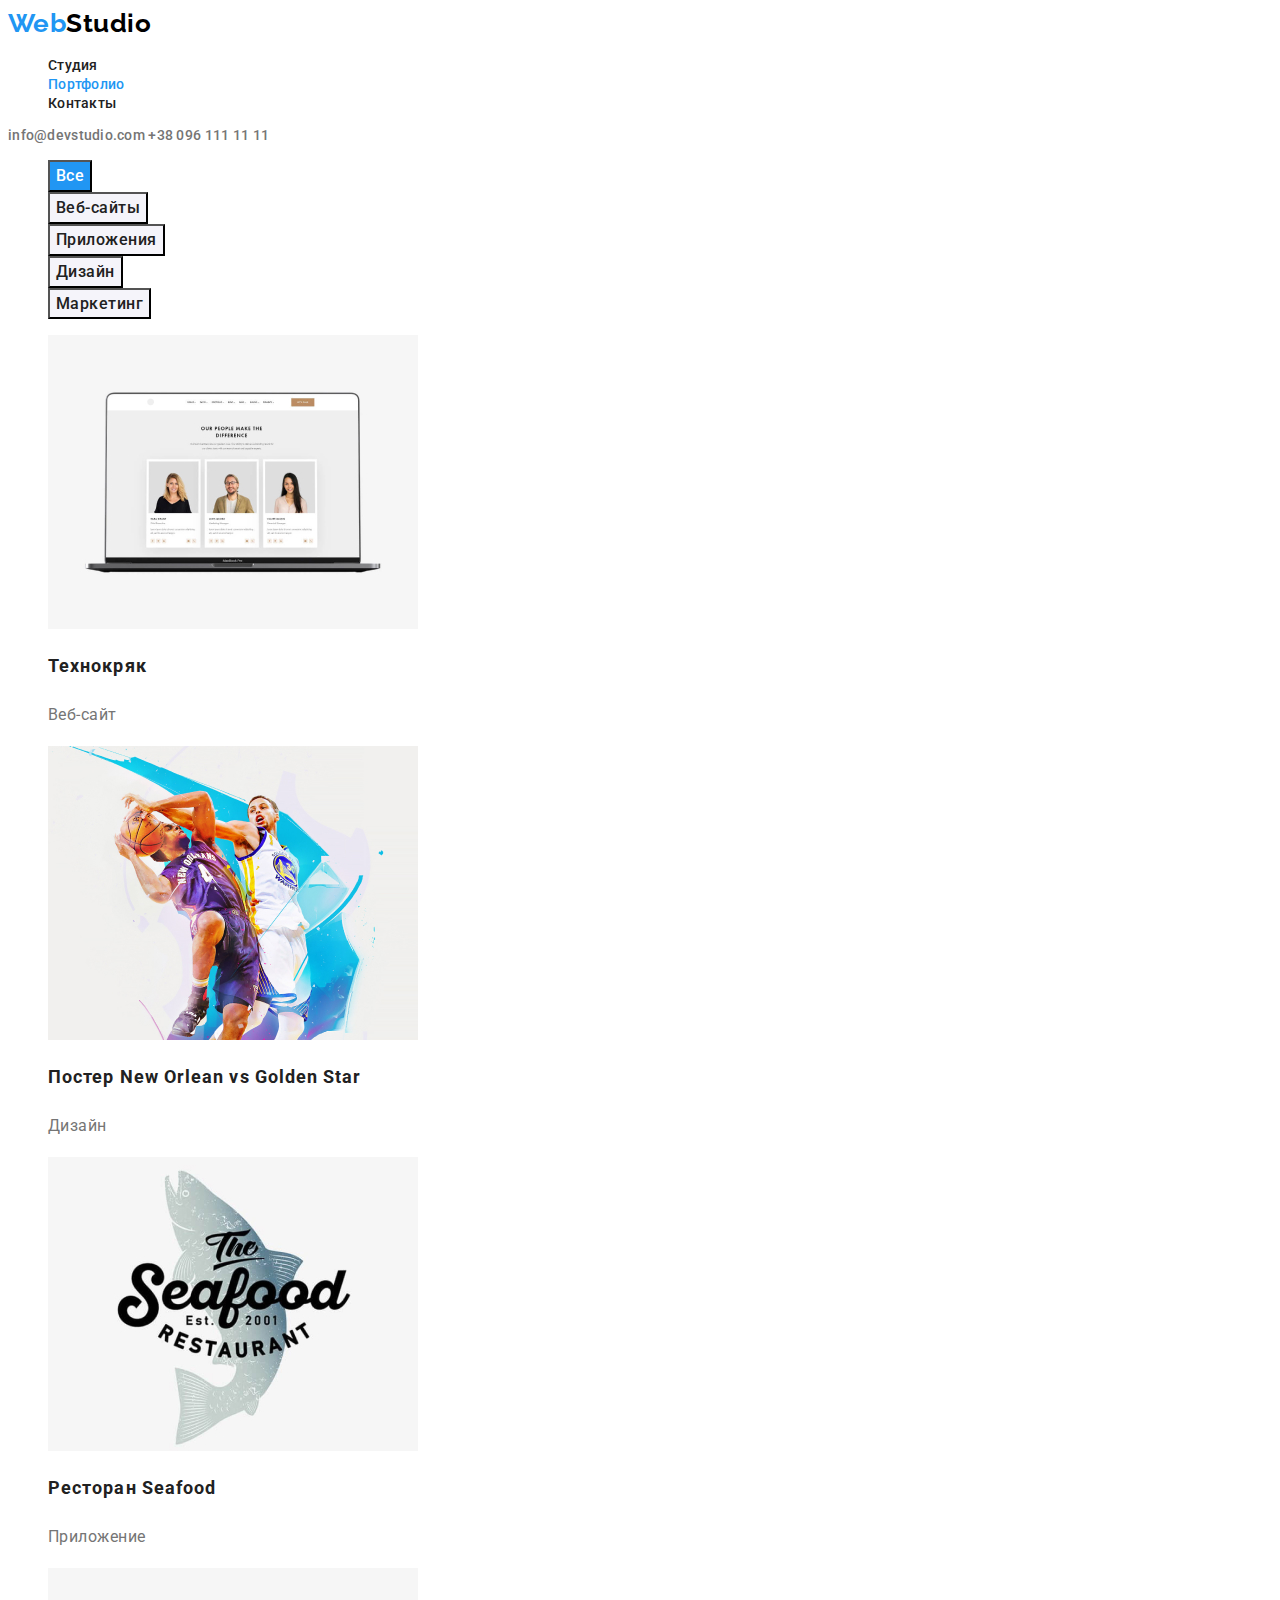
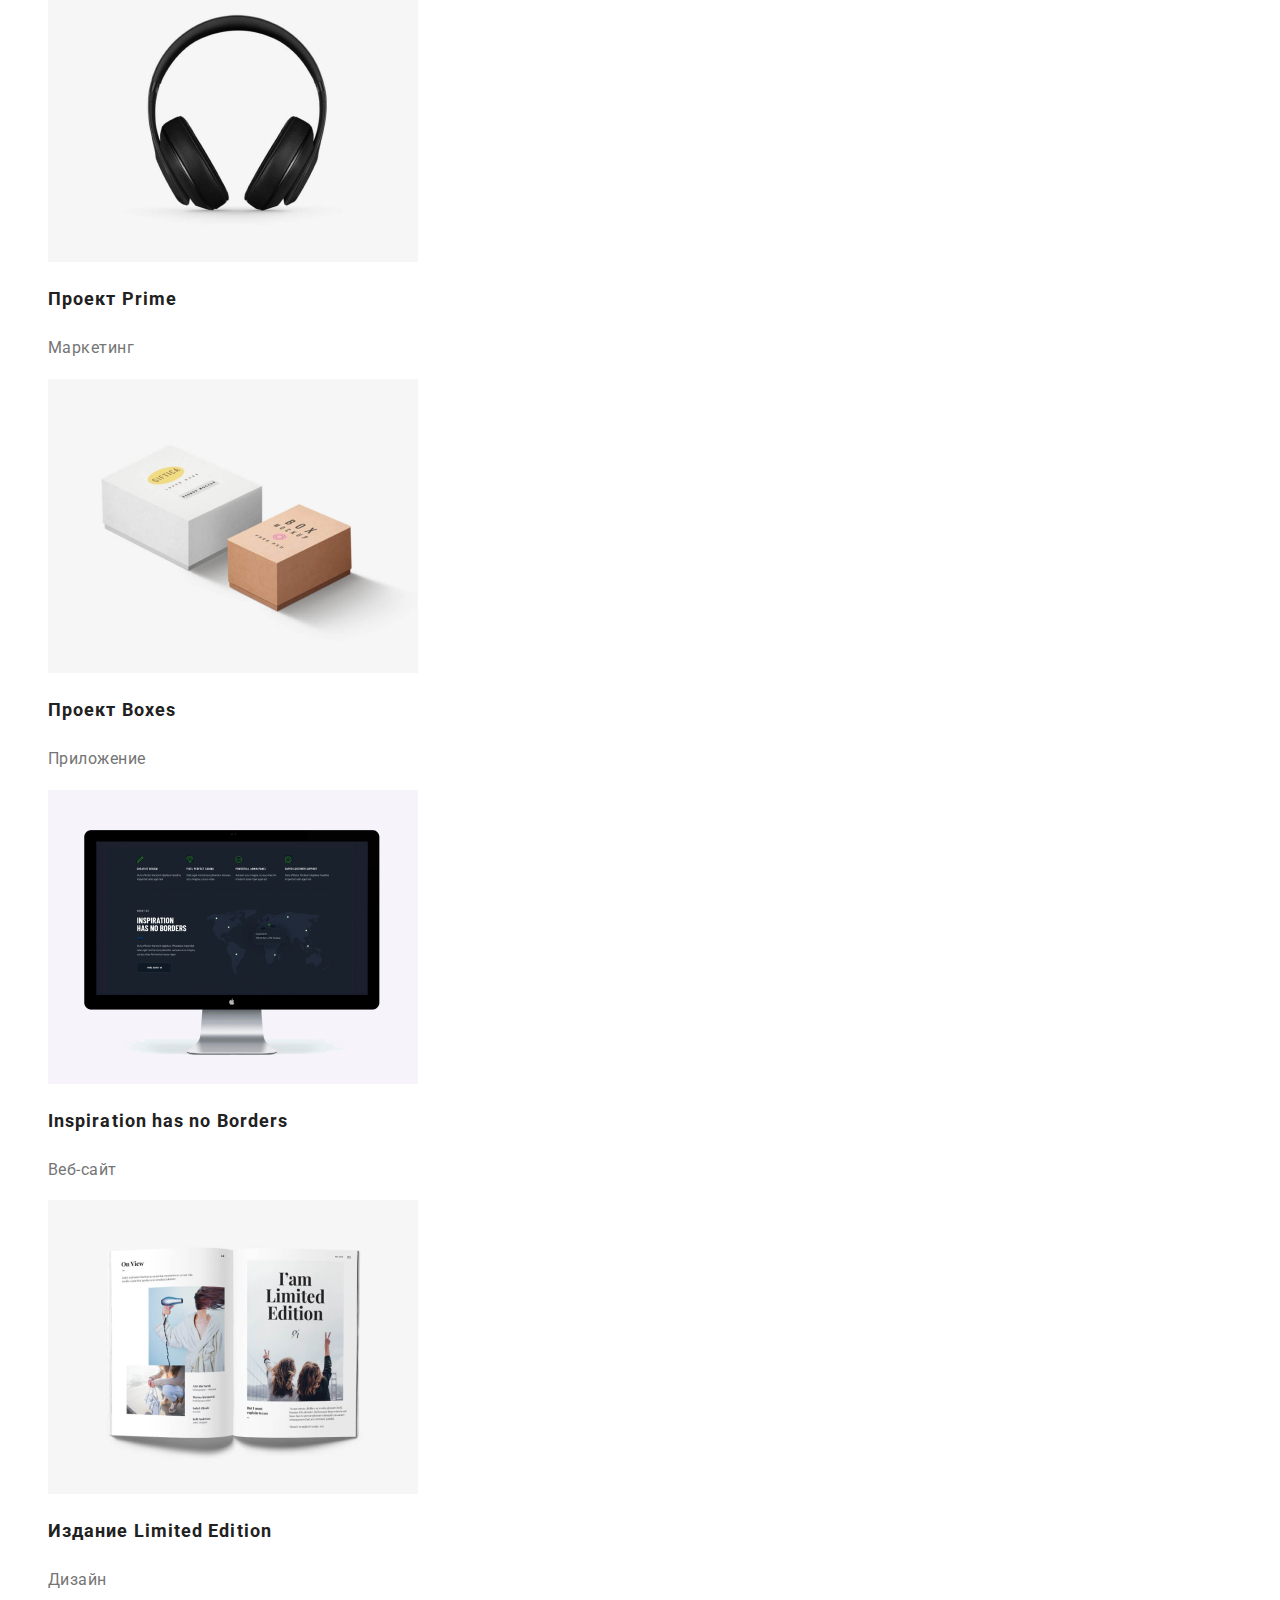
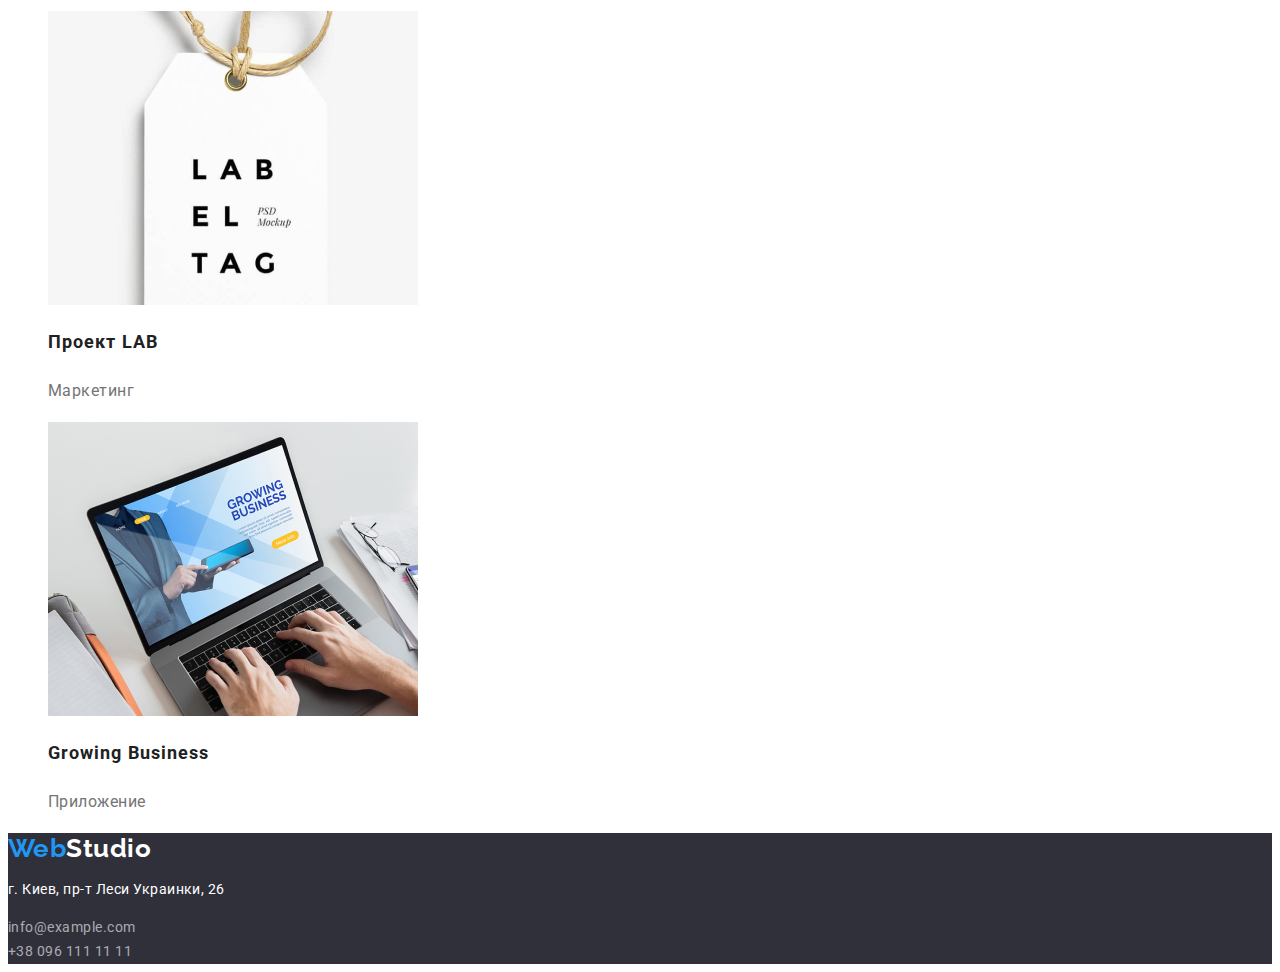
==== portfolio.html @ a015fc7e "Create HW#3" ====
<!DOCTYPE html>
<html lang="ru">
  <head>
    <meta charset="UTF-8" />
    <meta name="viewport" content="width=device-width, initial-scale=1.0" />
    <title lang="en">Web Studio (Version 2.0)</title>
    <link rel="preconnect" href="https://fonts.gstatic.com" />
    <link
      href="https://fonts.googleapis.com/css2?family=Raleway:wght@700&family=Roboto:wght@400;500;700;900&display=swap"
      rel="stylesheet"
    />
    <link rel="stylesheet" href="css/style.css" />
  </head>

  <body>
    <!-- ========== HEADER ========== -->

    <header class="header">
      <nav class="navigation">
        <a class="logo" href="index.html"
          ><span class="logo-segment">Web</span>Studio</a
        >
        <ul class="navigation-list">
          <li class="navigation-list-item">
            <a class="navigation-link" href="index.html">Студия</a>
          </li>
          <li class="navigation-list-item">
            <a class="navigation-link current" href="portfolio.html"
              >Портфолио</a
            >
          </li>
          <li class="navigation-list-item">
            <a class="navigation-link" href="">Контакты</a>
          </li>
        </ul>
      </nav>
      <address class="header-address">
        <a class="header-address-contact" href="mailto:info@devstudio.com"
          >info@devstudio.com</a
        >
        <a class="header-address-contact" href="tel:+380961111111"
          >+38 096 111 11 11</a
        >
      </address>
    </header>

    <main>
      <!-- ========== PORTFOLIO ========== -->

      <section class="portfolio">
        <h1 class="visually-hidden">Портфолио</h1>

        <!-- ========== NAVIGATION ========== -->

        <ul class="portfolio-nav">
          <li>
            <button class="portfolio-nav-button current" type="button">
              Все
            </button>
          </li>
          <li>
            <button class="portfolio-nav-button" type="button">
              Веб-сайты
            </button>
          </li>
          <li>
            <button class="portfolio-nav-button" type="button">
              Приложения
            </button>
          </li>
          <li>
            <button class="portfolio-nav-button" type="button">Дизайн</button>
          </li>
          <li>
            <button class="portfolio-nav-button" type="button">
              Маркетинг
            </button>
          </li>
        </ul>

        <!-- ========== PORTFOLIO MAIN LIST ========== -->

        <ul class="portfolio-main">
          <li class="portfolio-main-item">
            <img
              class="portfolio-main-img"
              src="images/portfolio/img.jpg"
              alt=""
              width="370"
              height="294"
            />
            <h2 class="portfolio-main-title">Технокряк</h2>
            <p class="portfolio-main-text">Веб-сайт</p>
          </li>
          <li class="portfolio-main-item">
            <img
              class="portfolio-main-img"
              src="images/portfolio/img-1.jpg"
              alt=""
              width="370"
              height="294"
            />
            <h2 class="portfolio-main-title" lang="en">
              Постер <span lang="en">New Orlean vs Golden Star</span>
            </h2>
            <p class="portfolio-main-text">Дизайн</p>
          </li>
          <li class="portfolio-main-item">
            <img
              class="portfolio-main-img"
              src="images/portfolio/img-2.jpg"
              alt=""
              width="370"
              height="294"
            />
            <h2 class="portfolio-main-title">
              Ресторан <span lang="en">Seafood</span>
            </h2>
            <p class="portfolio-main-text">Приложение</p>
          </li>
          <li class="portfolio-main-item">
            <img
              class="portfolio-main-img"
              src="images/portfolio/img-3.jpg"
              alt=""
              width="370"
              height="294"
            />
            <h2 class="portfolio-main-title">
              Проект <span lang="en">Prime</span>
            </h2>
            <p class="portfolio-main-text">Маркетинг</p>
          </li>
          <li class="portfolio-main-item">
            <img
              class="portfolio-main-img"
              src="images/portfolio/img-4.jpg"
              alt=""
              width="370"
              height="294"
            />
            <h2 class="portfolio-main-title">
              Проект <span lang="en">Boxes</span>
            </h2>
            <p class="portfolio-main-text">Приложение</p>
          </li>
          <li class="portfolio-main-item">
            <img
              class="portfolio-main-img"
              src="images/portfolio/img-5.jpg"
              alt=""
              width="370"
              height="294"
            />
            <h2 class="portfolio-main-title" lang="en">
              Inspiration has no Borders
            </h2>
            <p class="portfolio-main-text">Веб-сайт</p>
          </li>
          <li class="portfolio-main-item">
            <img
              class="portfolio-main-img"
              src="images/portfolio/img-6.jpg"
              alt=""
              width="370"
              height="294"
            />
            <h2 class="portfolio-main-title">
              Издание <span lang="en">Limited Edition</span>
            </h2>
            <p class="portfolio-main-text">Дизайн</p>
          </li>
          <li class="portfolio-main-item">
            <img
              class="portfolio-main-img"
              src="images/portfolio/img-7.jpg"
              alt=""
              width="370"
              height="294"
            />
            <h2 class="portfolio-main-title">
              Проект <span lang="en">LAB</span>
            </h2>
            <p class="portfolio-main-text">Маркетинг</p>
          </li>
          <li class="portfolio-main-item">
            <img
              class="portfolio-main-img"
              src="images/portfolio/img-8.jpg"
              alt=""
              width="370"
              height="294"
            />
            <h2 class="portfolio-main-title" lang="en">Growing Business</h2>
            <p class="portfolio-main-text">Приложение</p>
          </li>
        </ul>
      </section>
    </main>

    <!-- ========== FOOTER ========== -->

    <footer class="footer">
      <a class="footer-logo" href="index.html"
        ><span class="logo-segment">Web</span>Studio</a
      >
      <address class="footer-address">
        <p class="footer-address-text">г. Киев, пр-т Леси Украинки, 26</p>
        <a class="footer-address-contact" href="mailto:info@example.com"
          >info@example.com</a
        >
        <br />
        <a class="footer-address-contact" href="tel:+380961111111"
          >+38 096 111 11 11</a
        >
      </address>
    </footer>
  </body>
</html>
---- css/style.css ----
/* Палитра:

primary-text-color: #757575
title-text-color: #212121
accent-color: #2196F3
white-text-color: #ffffff
hero-background-color: #2F303A
section-background-color: #F5F4FA
primary-background-color:#ffffff

*/
:root {
  --title-text-color: #212121;
  --primary-text-color: #757575;
  --white-text-color: #ffffff;
  --accent-color: #2196f3;
  --hero-background-color: #2f303a;
  --footer-background-color: #2f303a;
  --primary-background-color: #ffffff;
  --secondary-background-color: #f5f4fa;
}

/* ========== UTILITIES ========== */
.visually-hidden {
  position: absolute;
  width: 1px;
  height: 1px;
  margin: -1px;
  border: 0;
  padding: 0;
  white-space: nowrap;
  clip-path: inset(100%);
  clip: rect(0 0 0 0);
  overflow: hidden;
}
/* ========== END UTILITIES ========== */

/* ========== BODY ========== */
body {
  font-family: 'Roboto', sans-serif;
  font-weight: 400;
  letter-spacing: 0.03em;
  background-color: var(--primary-background-color);
}
a {
  text-decoration: none;
}
ul {
  list-style: none;
}
/* ========== END BODY ========== */

/* ========== HEADER ========== */
.logo,
.footer-logo {
  font-family: 'Raleway', sans-serif;
  font-weight: 700;
  font-size: 26px;
  line-height: 1.19;
  color: #000;
}
.logo-segment,
.navigation-link.current {
  color: var(--accent-color);
}
.navigation-link,
.header-address {
  font-weight: 500;
  font-size: 14px;
  line-height: 1.14;
  letter-spacing: 0.02em;
  color: var(--title-text-color);
}
.header-address-contact {
  font-style: normal;
  color: var(--primary-text-color);
}
.navigation-link:hover,
.navigation-link:focus,
.header-address-contact:hover,
.header-address-contact:focus {
  color: var(--accent-color);
}
/* ========== END HEADER ========== */

/* ========== HERO ========== */
.hero {
  background-color: var(--hero-background-color);
}
.hero-title,
.hero-button {
  font-weight: 900;
  font-size: 44px;
  line-height: 1.36;
  text-align: center;
  letter-spacing: 0.06em;
  text-transform: uppercase;
  color: var(--white-text-color);
}
.hero-button {
  font-family: 'Roboto', sans-serif;
  font-weight: 700;
  font-size: 16px;
  line-height: 1.87;
  text-transform: none;
  background-color: var(--accent-color);
}
/* ========== END HERO ========== */

/* ========== FEATURES ========== */
.features-list-title {
  font-weight: 700;
  font-size: 14px;
  line-height: 1.14;
  text-transform: uppercase;
  color: var(--title-text-color);
}
.features-list-text {
  font-size: 14px;
  line-height: 1.71;
  color: var(--primary-text-color);
}
/* ========== END FEATURES ========== */

/* ========== SERVICES ========== */
.services-title,
.team-title {
  font-weight: 700;
  font-size: 36px;
  line-height: 1.16;
  text-align: center;
  color: var(--title-text-color);
}

/* ========== END SERVICES ========== */

/* ========== TEAM ========== */
.team {
  background-color: var(--secondary-background-color);
}
.team-name-title,
.team-profession {
  font-weight: 500;
  font-size: 16px;
  line-height: 1.18;
  text-align: center;
  color: var(--title-text-color);
}
.team-profession {
  font-weight: 400;
  color: var(--primary-text-color);
}

/* ========== END TEAM ========== */

/* ========== FOOTER ========== */
.footer {
  background-color: var(--footer-background-color);
}
.footer-logo {
  color: #fff;
}
.footer-address-text,
.footer-address-contact {
  font-style: normal;
  font-size: 14px;
  line-height: 1.71;
  color: var(--primary-background-color);
}
.footer-address-contact {
  color: rgba(255, 255, 255, 0.6);
}

/* ========== END FOOTER ========== */

/* ********** PORTFOLIO ********** */
.portfolio-nav-button {
  font-family: 'Roboto', sans-serif;
  font-style: normal;
  font-weight: 500;
  font-size: 16px;
  line-height: 1.62;
  text-align: center;
  letter-spacing: 0.03em;
  color: var(--title-text-color);
  background-color: var(--secondary-background-color);
}
.portfolio-nav-button.current,
.portfolio-nav-button:hover,
.portfolio-nav-button:focus {
  background-color: var(--accent-color);
  color: var(--white-text-color);
}
.portfolio-main-title {
  font-weight: 700;
  font-size: 18px;
  line-height: 2;
  letter-spacing: 0.06em;
  color: var(--title-text-color);
}
.portfolio-main-text {
  font-size: 16px;
  line-height: 1.87;
  color: var(--primary-text-color);
}
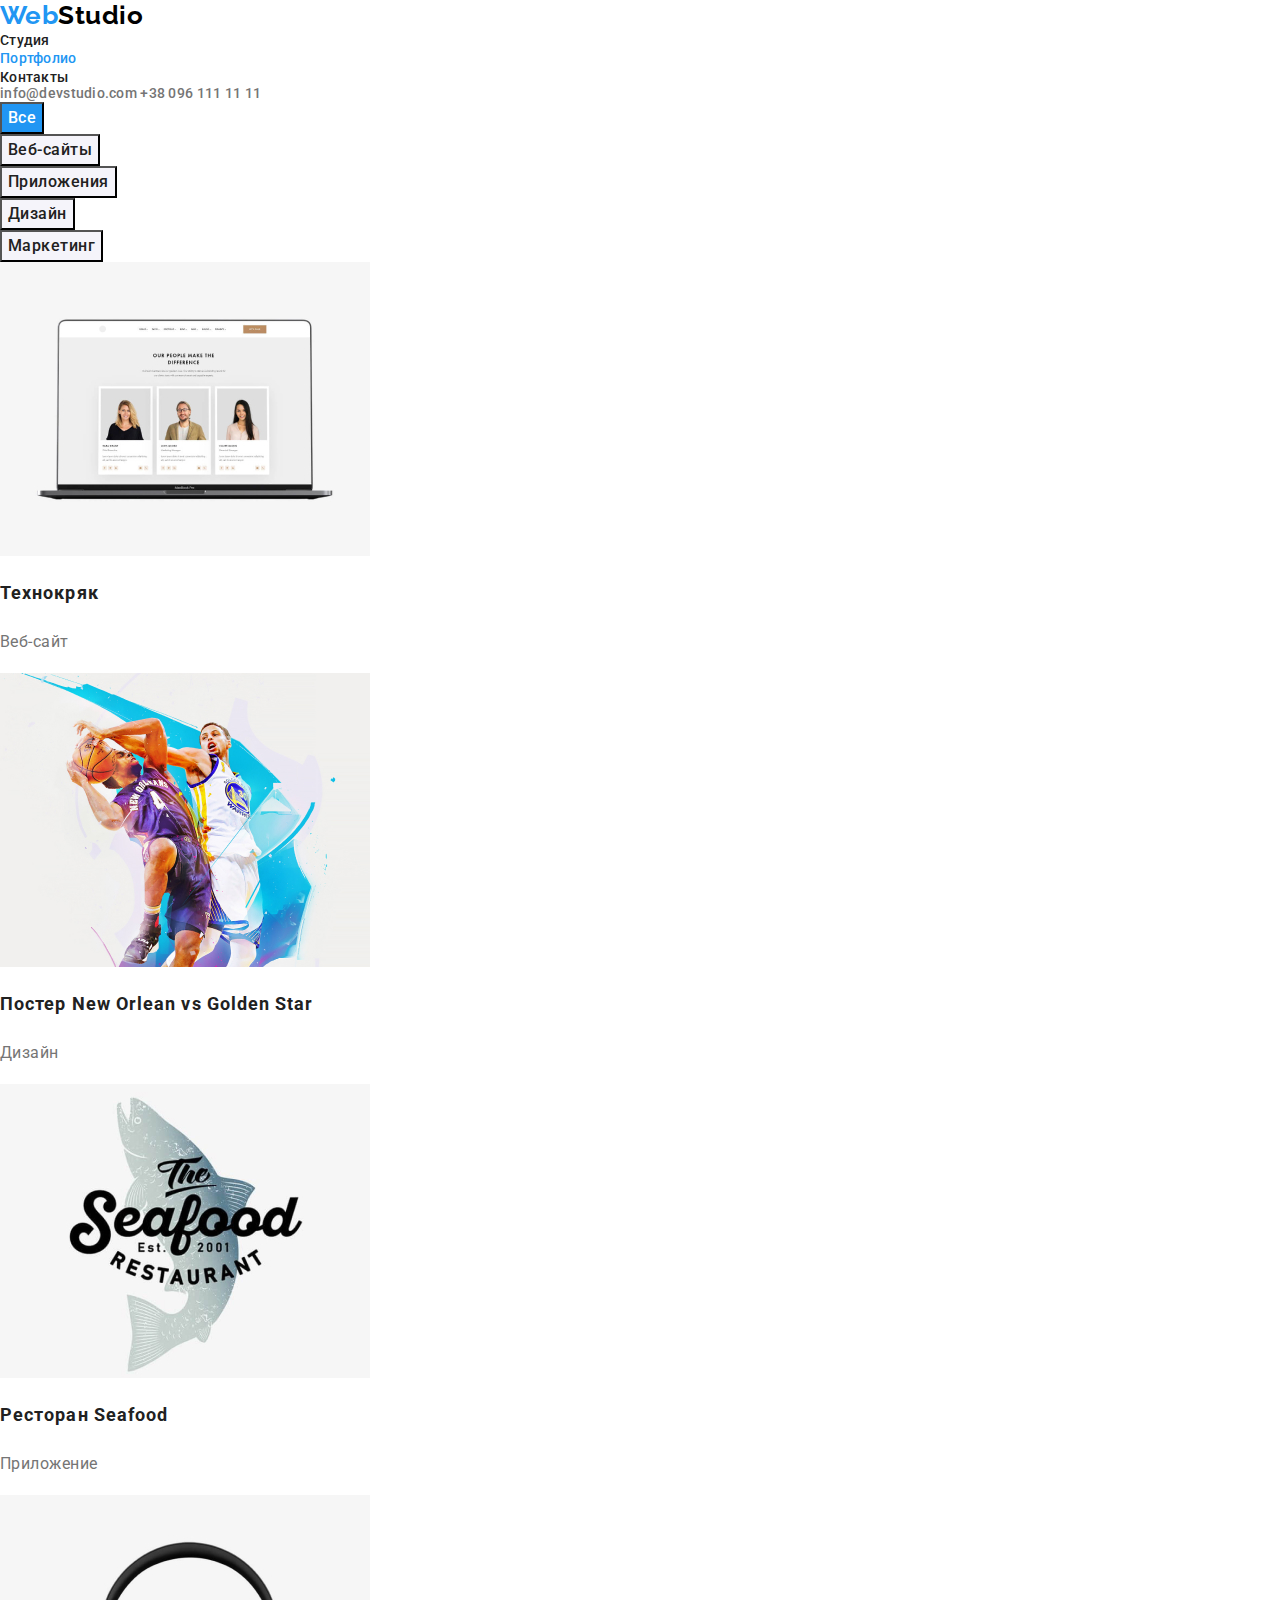
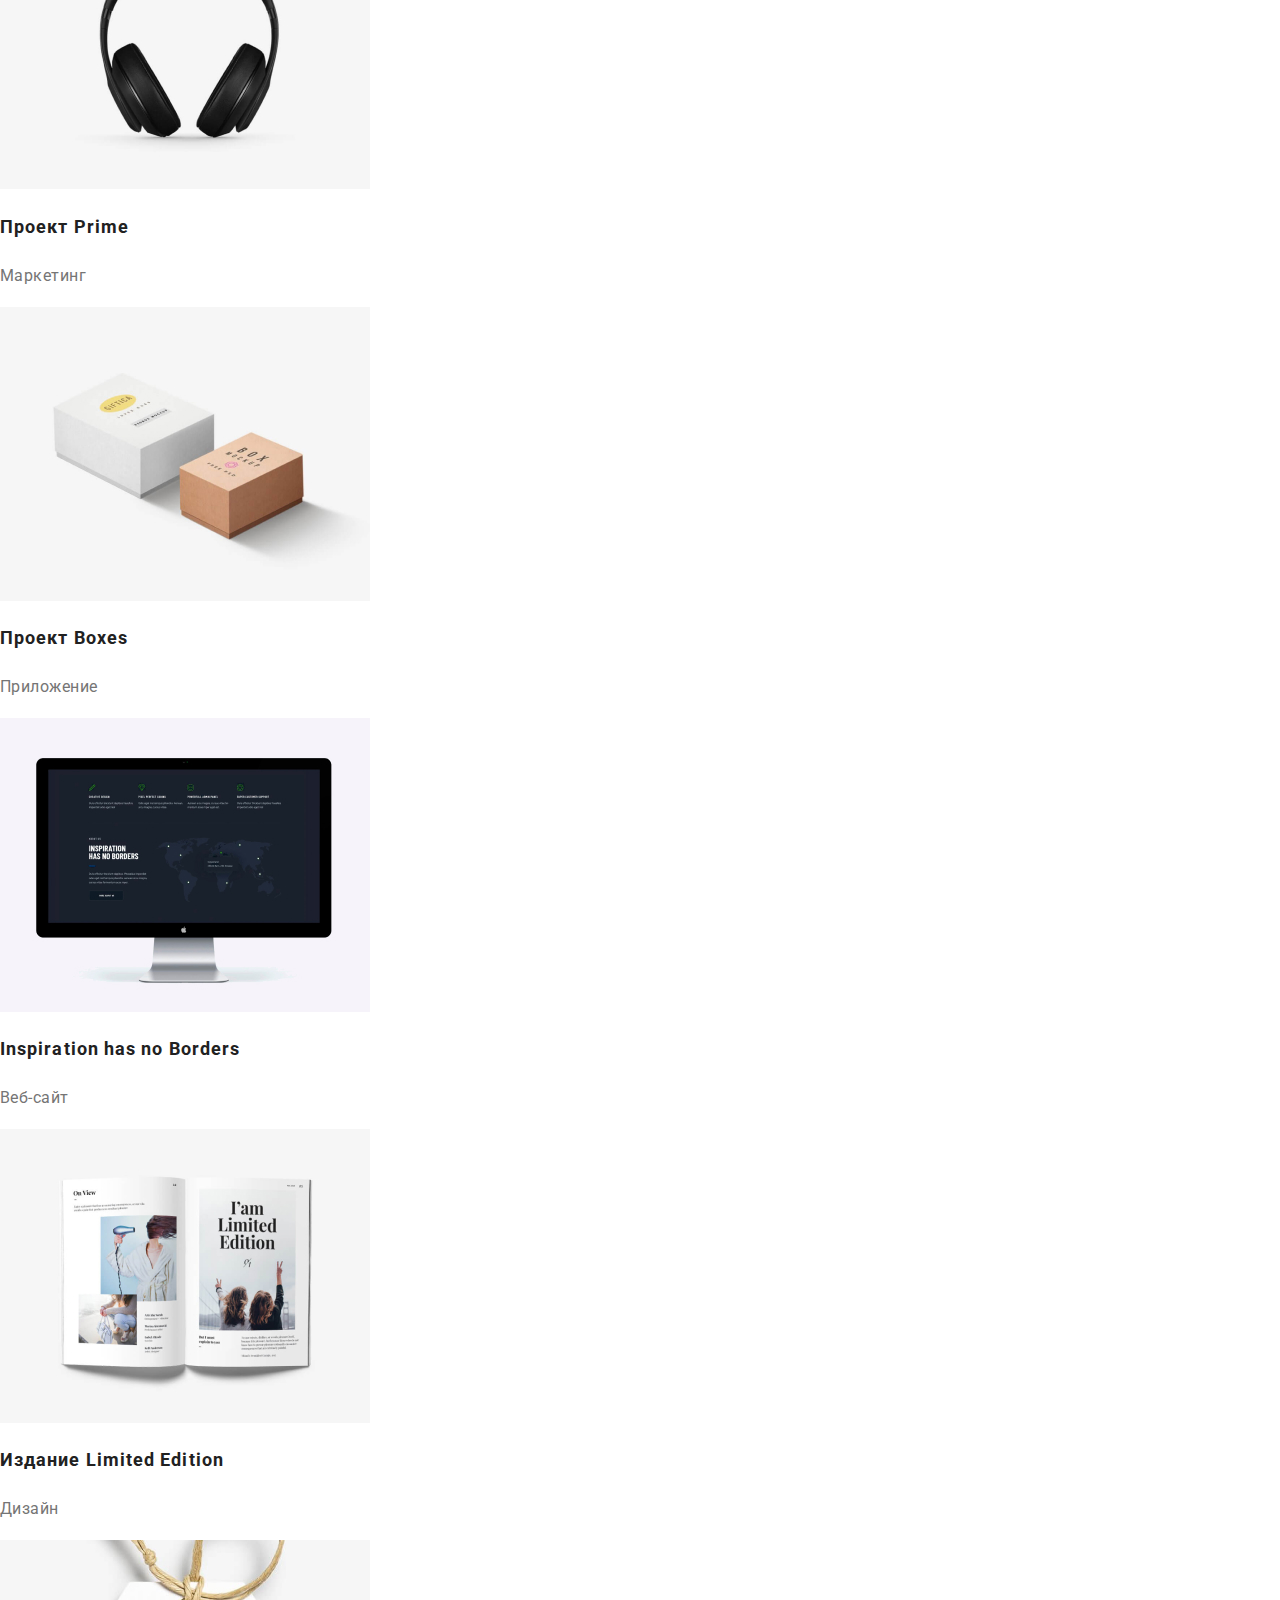
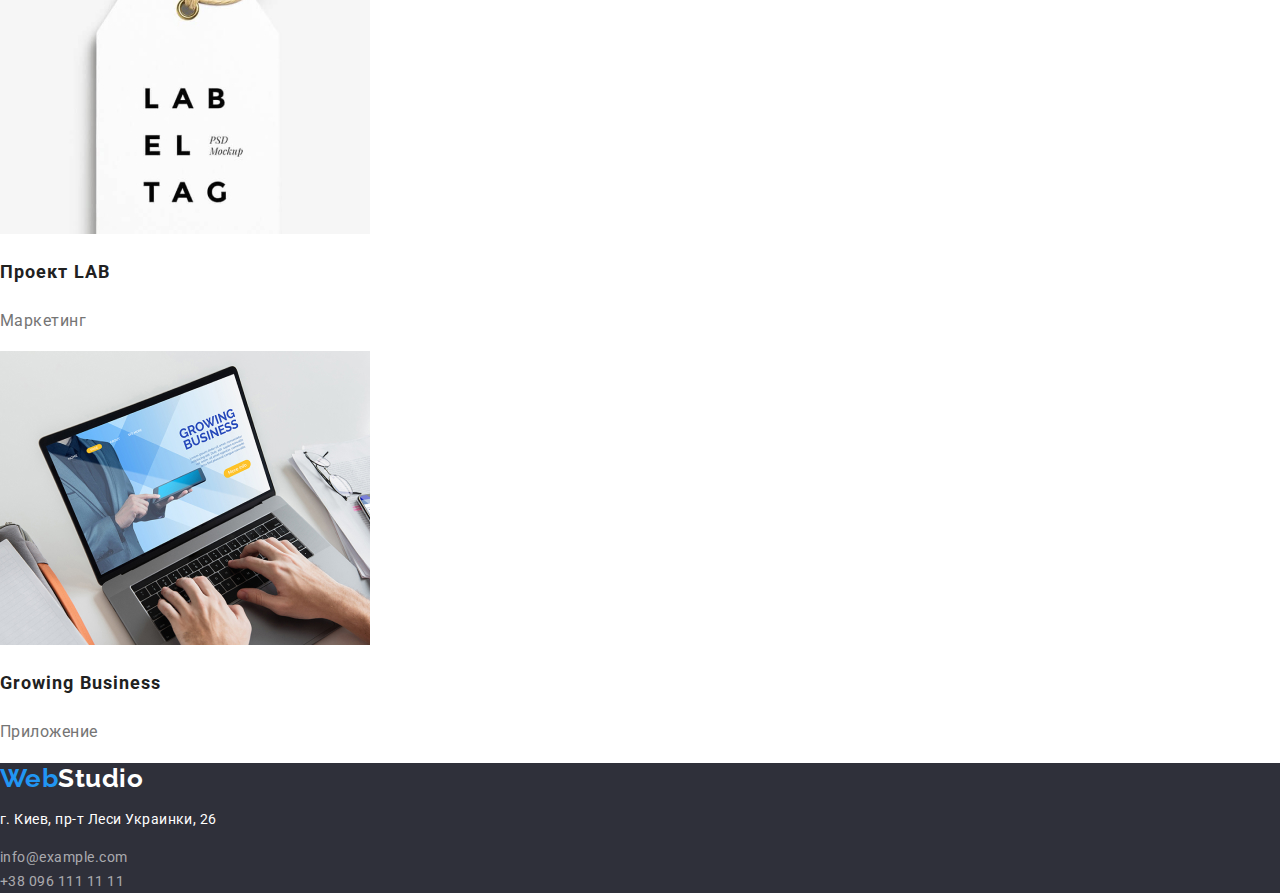
==== commit 9aacacb8: "Добавлены вертикальные отступы на главную" ====
--- a/portfolio.html
+++ b/portfolio.html
@@ -9,6 +9,10 @@
       href="https://fonts.googleapis.com/css2?family=Raleway:wght@700&family=Roboto:wght@400;500;700;900&display=swap"
       rel="stylesheet"
     />
+    <link
+      rel="stylesheet"
+      href="https://cdnjs.cloudflare.com/ajax/libs/modern-normalize/1.0.0/modern-normalize.min.css"
+    />
     <link rel="stylesheet" href="css/style.css" />
   </head>
 
--- a/css/style.css
+++ b/css/style.css
@@ -20,7 +20,7 @@
   --secondary-background-color: #f5f4fa;
 }
 
-/* ========== UTILITIES ========== */
+/* ========== UTILITIES========== */
 .visually-hidden {
   position: absolute;
   width: 1px;
@@ -33,6 +33,16 @@
   clip: rect(0 0 0 0);
   overflow: hidden;
 }
+.container {
+  width: 1200px;
+  margin: 0 auto;
+  padding: 0 15px;
+  outline: 2px solid red;
+}
+/* .no-padding {
+  padding-top: 0;
+  padding-bottom: 0;
+} */
 /* ========== END UTILITIES ========== */
 
 /* ========== BODY ========== */
@@ -47,10 +57,15 @@
 }
 ul {
   list-style: none;
+  padding: 0;
+  margin: 0;
 }
 /* ========== END BODY ========== */
 
 /* ========== HEADER ========== */
+.header {
+  background-color: var(--primary-background-color);
+}
 .logo,
 .footer-logo {
   font-family: 'Raleway', sans-serif;
@@ -85,30 +100,43 @@
 
 /* ========== HERO ========== */
 .hero {
+  text-align: center;
+}
+.hero > .container {
   background-color: var(--hero-background-color);
 }
-.hero-title,
-.hero-button {
+.hero-title {
+  margin: 0 0 30px;
   font-weight: 900;
   font-size: 44px;
   line-height: 1.36;
-  text-align: center;
   letter-spacing: 0.06em;
   text-transform: uppercase;
   color: var(--white-text-color);
 }
 .hero-button {
-  font-family: 'Roboto', sans-serif;
   font-weight: 700;
   font-size: 16px;
   line-height: 1.87;
-  text-transform: none;
+  letter-spacing: 0.06em;
   background-color: var(--accent-color);
+  color: var(--white-text-color);
+  min-width: 200px;
+  padding: 10px 32px;
 }
 /* ========== END HERO ========== */
 
 /* ========== FEATURES ========== */
+.features {
+  padding-top: 94px;
+  padding-bottom: 94px;
+}
+.features-list {
+  margin-bottom: 94px;
+}
 .features-list-title {
+  margin-top: 0;
+  margin-bottom: 10px;
   font-weight: 700;
   font-size: 14px;
   line-height: 1.14;
@@ -116,15 +144,18 @@
   color: var(--title-text-color);
 }
 .features-list-text {
+  margin: 0;
   font-size: 14px;
   line-height: 1.71;
   color: var(--primary-text-color);
 }
-/* ========== END FEATURES ========== */
 
 /* ========== SERVICES ========== */
+
 .services-title,
 .team-title {
+  margin-top: 0;
+  margin-bottom: 50px;
   font-weight: 700;
   font-size: 36px;
   line-height: 1.16;
@@ -132,11 +163,13 @@
   color: var(--title-text-color);
 }
 
-/* ========== END SERVICES ========== */
+/* ========== END FEATURES ========== */
 
 /* ========== TEAM ========== */
 .team {
   background-color: var(--secondary-background-color);
+  padding-top: 94px;
+  padding-bottom: 94px;
 }
 .team-name-title,
 .team-profession {
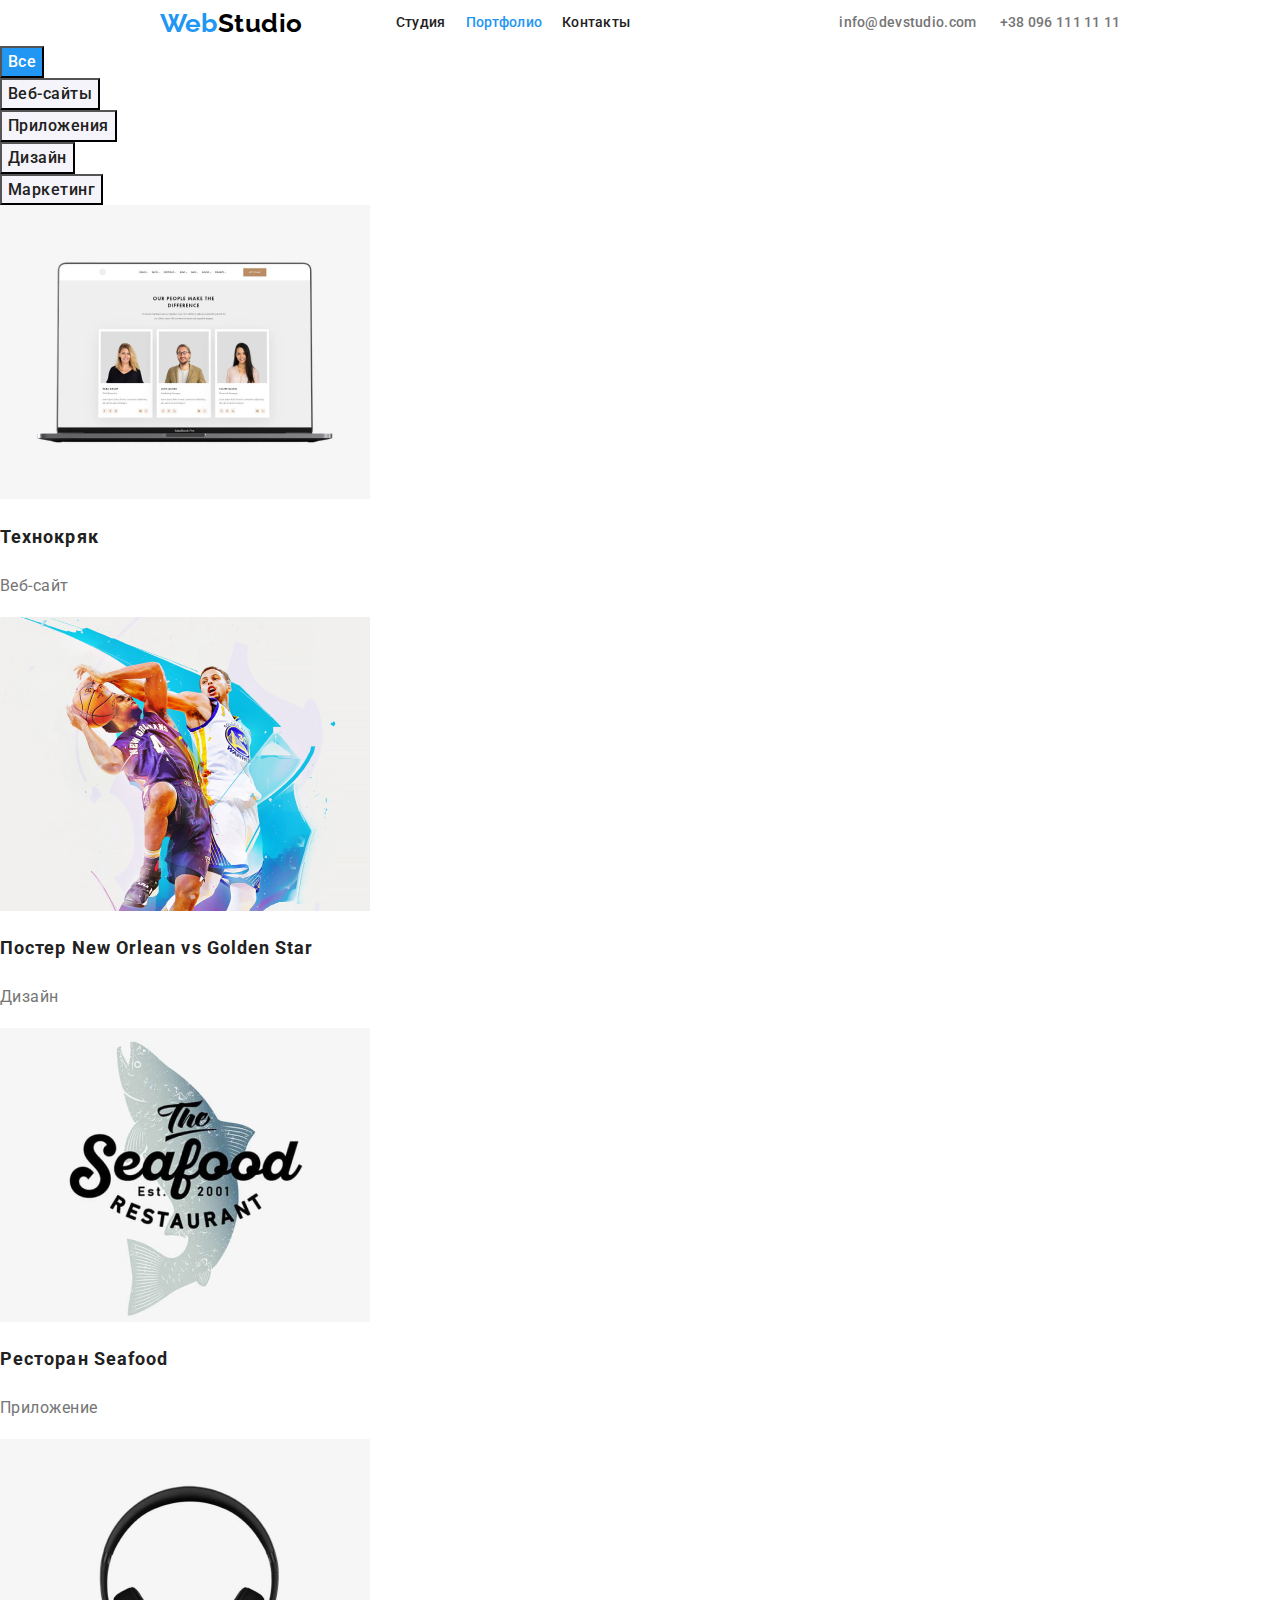
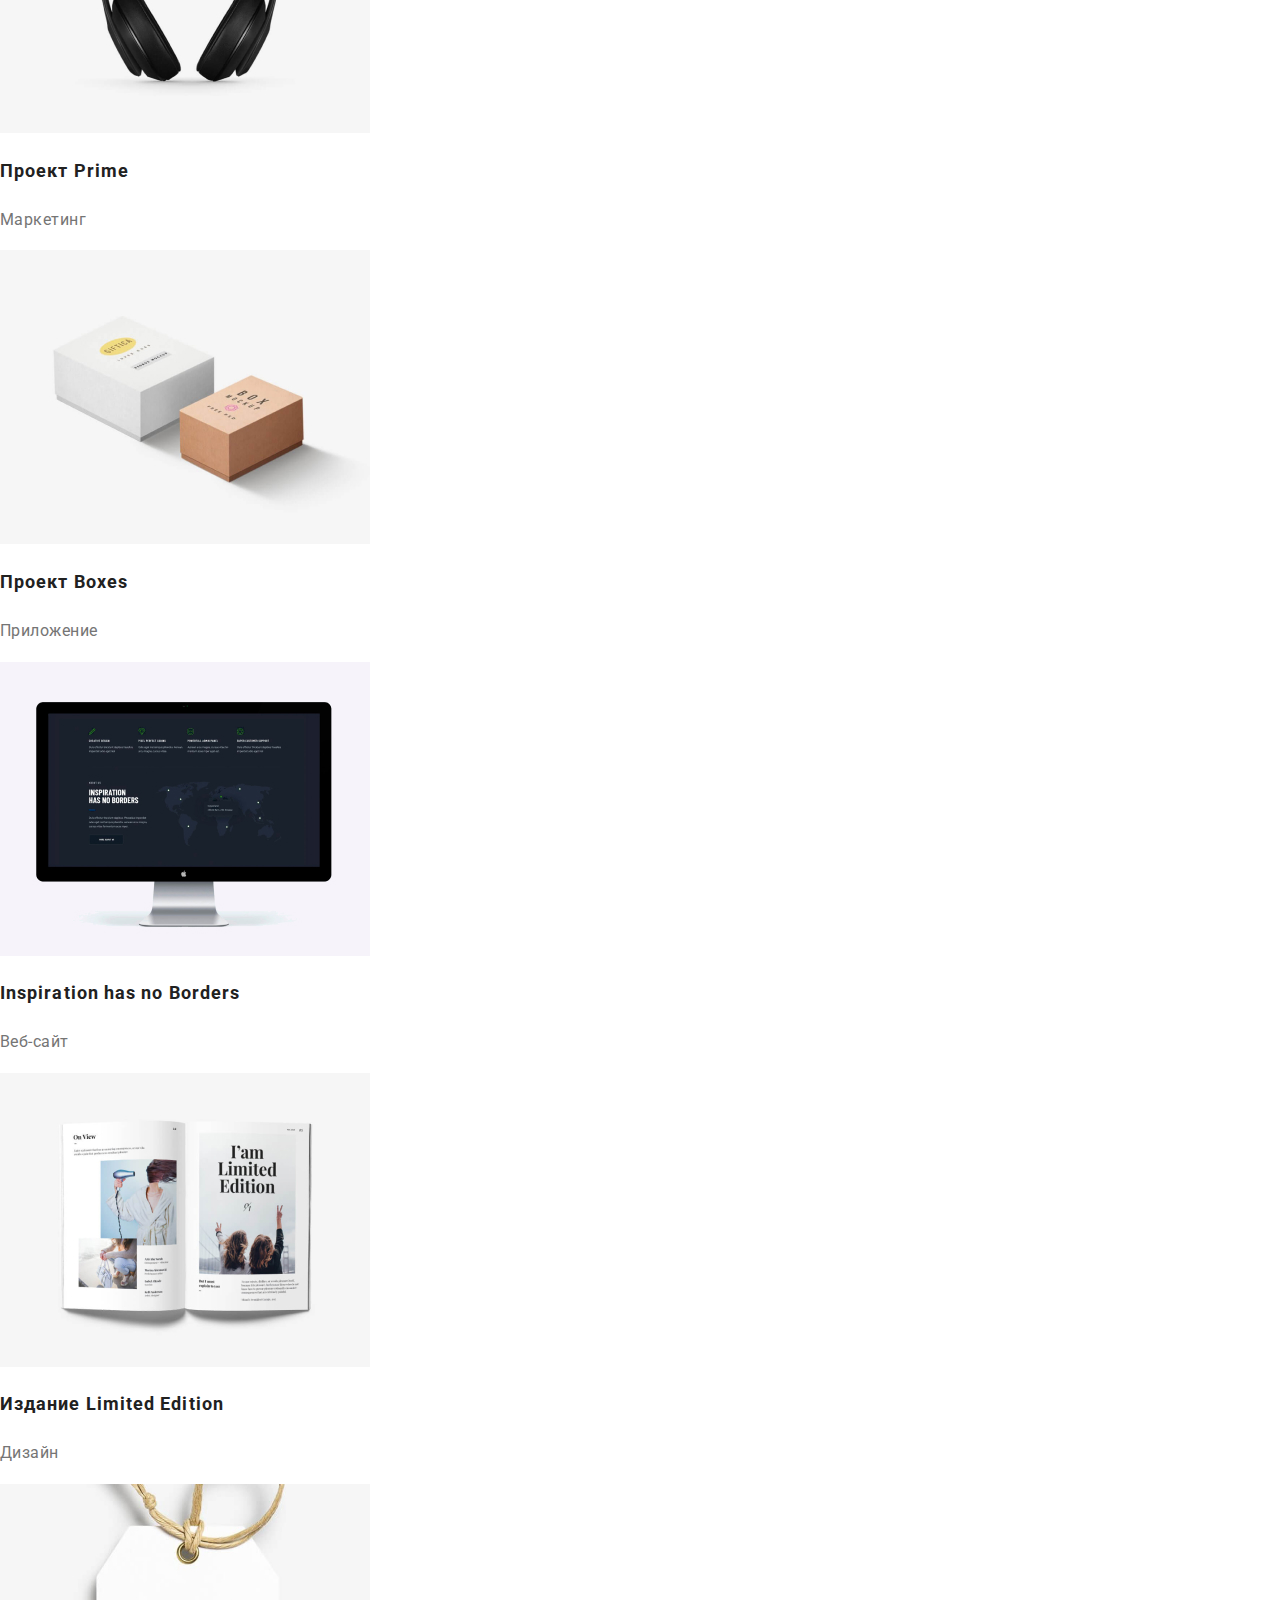
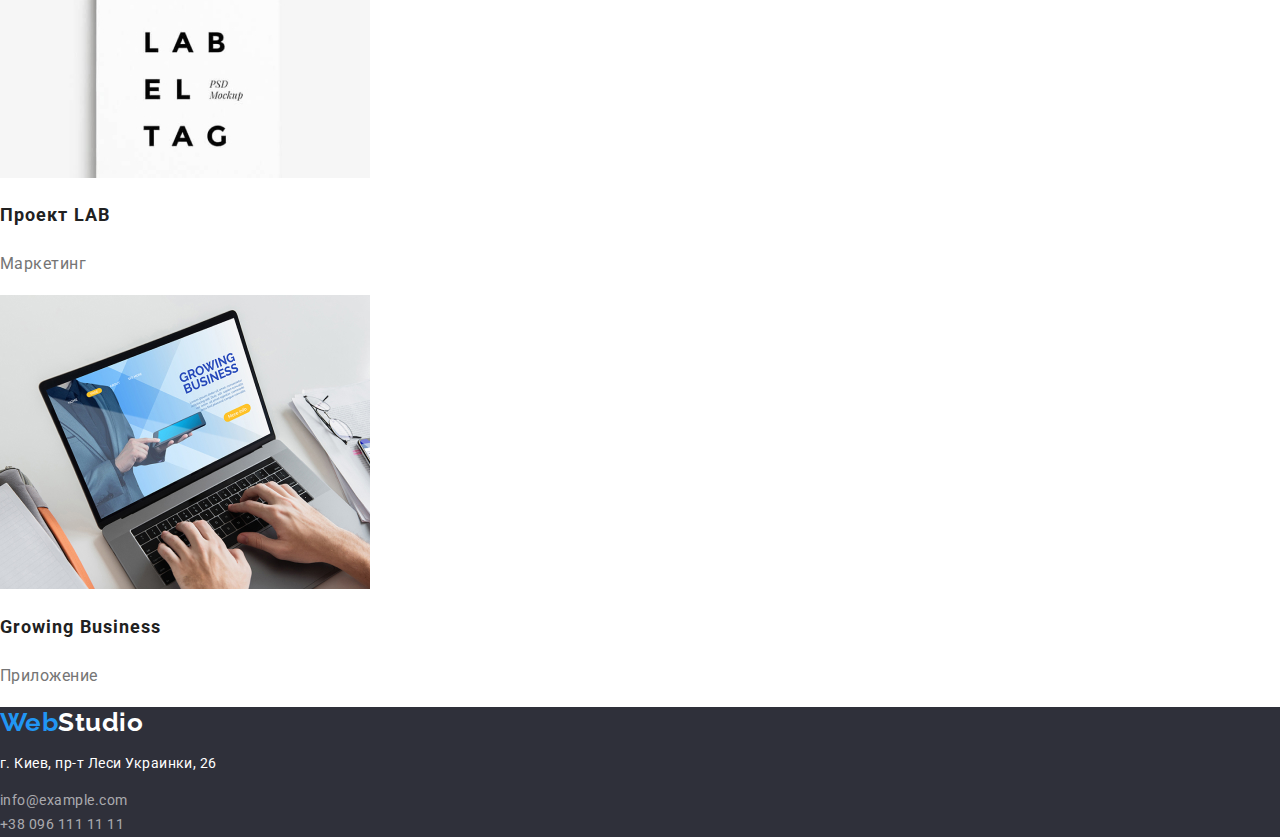
==== commit 9f58a870: "Добавлена геометрия шапки" ====
--- a/portfolio.html
+++ b/portfolio.html
@@ -20,32 +20,34 @@
     <!-- ========== HEADER ========== -->
 
     <header class="header">
-      <nav class="navigation">
-        <a class="logo" href="index.html"
-          ><span class="logo-segment">Web</span>Studio</a
-        >
-        <ul class="navigation-list">
-          <li class="navigation-list-item">
-            <a class="navigation-link" href="index.html">Студия</a>
-          </li>
-          <li class="navigation-list-item">
-            <a class="navigation-link current" href="portfolio.html"
-              >Портфолио</a
-            >
-          </li>
-          <li class="navigation-list-item">
-            <a class="navigation-link" href="">Контакты</a>
-          </li>
-        </ul>
-      </nav>
-      <address class="header-address">
-        <a class="header-address-contact" href="mailto:info@devstudio.com"
-          >info@devstudio.com</a
-        >
-        <a class="header-address-contact" href="tel:+380961111111"
-          >+38 096 111 11 11</a
-        >
-      </address>
+      <div class="container">
+        <nav class="navigation">
+          <a class="logo" href="index.html"
+            ><span class="logo-segment">Web</span>Studio</a
+          >
+          <ul class="navigation-list">
+            <li class="navigation-list-item">
+              <a class="navigation-link" href="index.html">Студия</a>
+            </li>
+            <li class="navigation-list-item">
+              <a class="navigation-link current" href="portfolio.html"
+                >Портфолио</a
+              >
+            </li>
+            <li class="navigation-list-item">
+              <a class="navigation-link" href="">Контакты</a>
+            </li>
+          </ul>
+        </nav>
+        <address class="header-address">
+          <a class="header-address-link" href="mailto:info@devstudio.com"
+            >info@devstudio.com</a
+          >
+          <a class="header-address-link" href="tel:+380961111111"
+            >+38 096 111 11 11</a
+          >
+        </address>
+      </div>
     </header>
 
     <main>
@@ -210,11 +212,11 @@
       >
       <address class="footer-address">
         <p class="footer-address-text">г. Киев, пр-т Леси Украинки, 26</p>
-        <a class="footer-address-contact" href="mailto:info@example.com"
+        <a class="footer-address-link" href="mailto:info@example.com"
           >info@example.com</a
         >
         <br />
-        <a class="footer-address-contact" href="tel:+380961111111"
+        <a class="footer-address-link" href="tel:+380961111111"
           >+38 096 111 11 11</a
         >
       </address>
--- a/css/style.css
+++ b/css/style.css
@@ -37,7 +37,6 @@
   width: 1200px;
   margin: 0 auto;
   padding: 0 15px;
-  outline: 2px solid red;
 }
 /* .no-padding {
   padding-top: 0;
@@ -66,8 +65,16 @@
 .header {
   background-color: var(--primary-background-color);
 }
-.logo,
-.footer-logo {
+.header .container {
+  display: flex;
+  justify-content: space-around;
+}
+.navigation {
+  display: flex;
+  align-items: center;
+}
+.logo {
+  margin-right: 93px;
   font-family: 'Raleway', sans-serif;
   font-weight: 700;
   font-size: 26px;
@@ -78,6 +85,22 @@
 .navigation-link.current {
   color: var(--accent-color);
 }
+.navigation-list {
+  display: flex;
+}
+.navigation-list-item + .navigation-list-item,
+.header-address-link + .header-address-link {
+  margin-left: 20px;
+}
+.header-address {
+  align-items: center;
+}
+.navigation-link,
+.header-address-link {
+  display: inline-block;
+  padding-top: 15px;
+  padding-bottom: 15px;
+}
 .navigation-link,
 .header-address {
   font-weight: 500;
@@ -86,14 +109,14 @@
   letter-spacing: 0.02em;
   color: var(--title-text-color);
 }
-.header-address-contact {
+.header-address-link {
   font-style: normal;
   color: var(--primary-text-color);
 }
 .navigation-link:hover,
 .navigation-link:focus,
-.header-address-contact:hover,
-.header-address-contact:focus {
+.header-address-link:hover,
+.header-address-link:focus {
   color: var(--accent-color);
 }
 /* ========== END HEADER ========== */
@@ -191,16 +214,20 @@
   background-color: var(--footer-background-color);
 }
 .footer-logo {
+  font-family: 'Raleway', sans-serif;
+  font-weight: 700;
+  font-size: 26px;
+  line-height: 1.19;
   color: #fff;
 }
 .footer-address-text,
-.footer-address-contact {
+.footer-address-link {
   font-style: normal;
   font-size: 14px;
   line-height: 1.71;
   color: var(--primary-background-color);
 }
-.footer-address-contact {
+.footer-address-link {
   color: rgba(255, 255, 255, 0.6);
 }
 
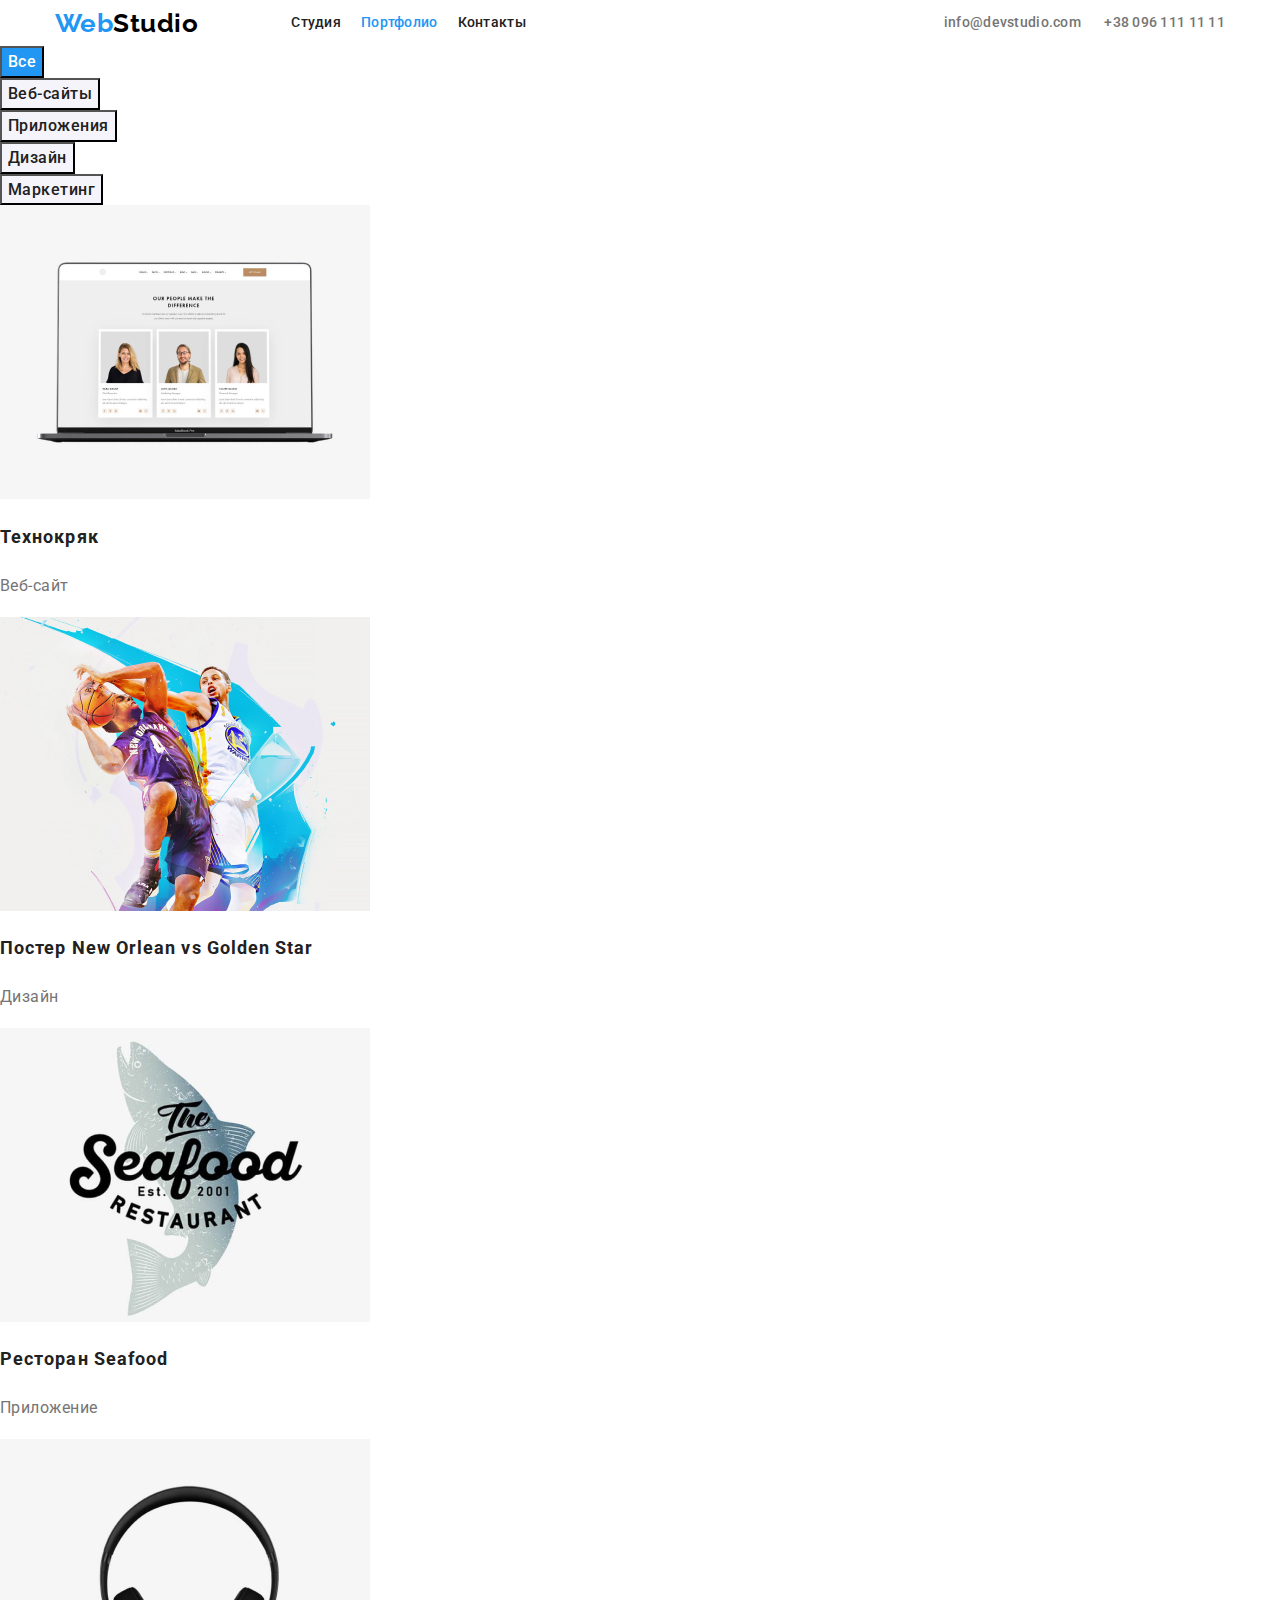
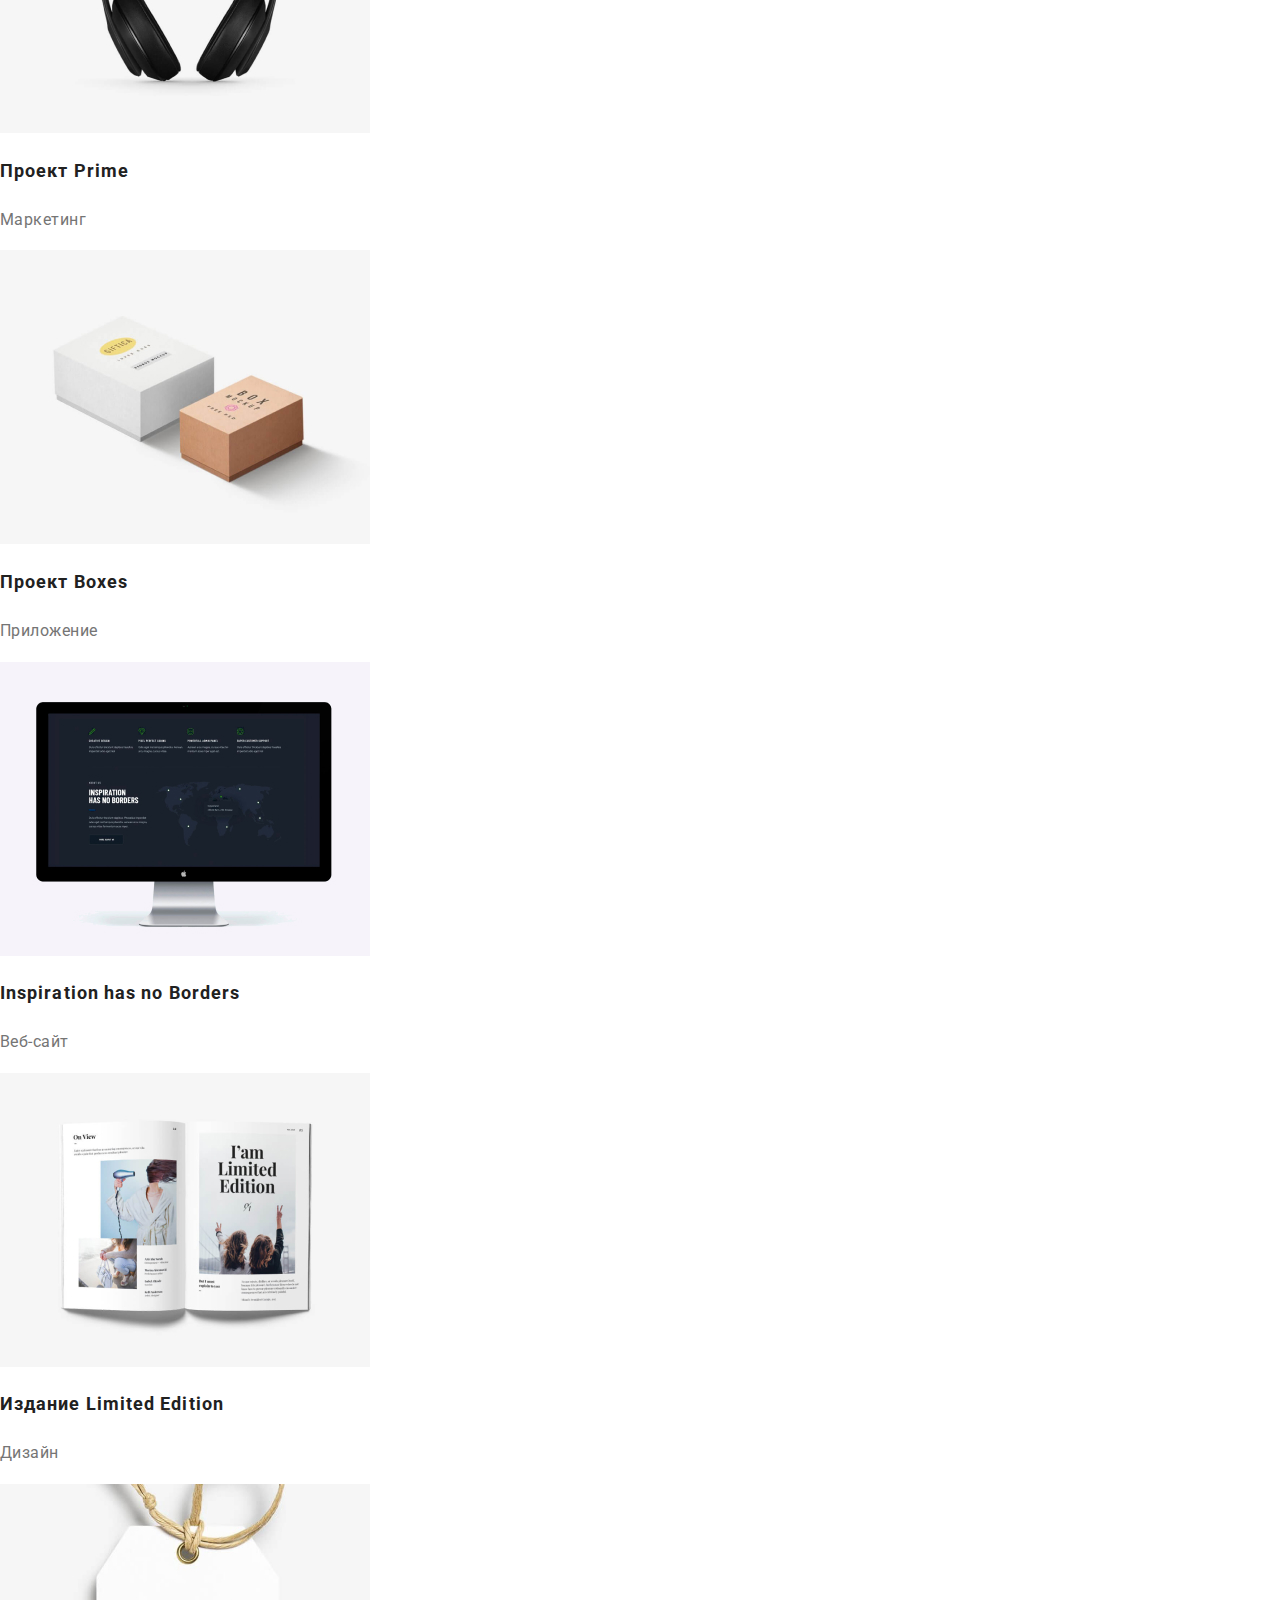
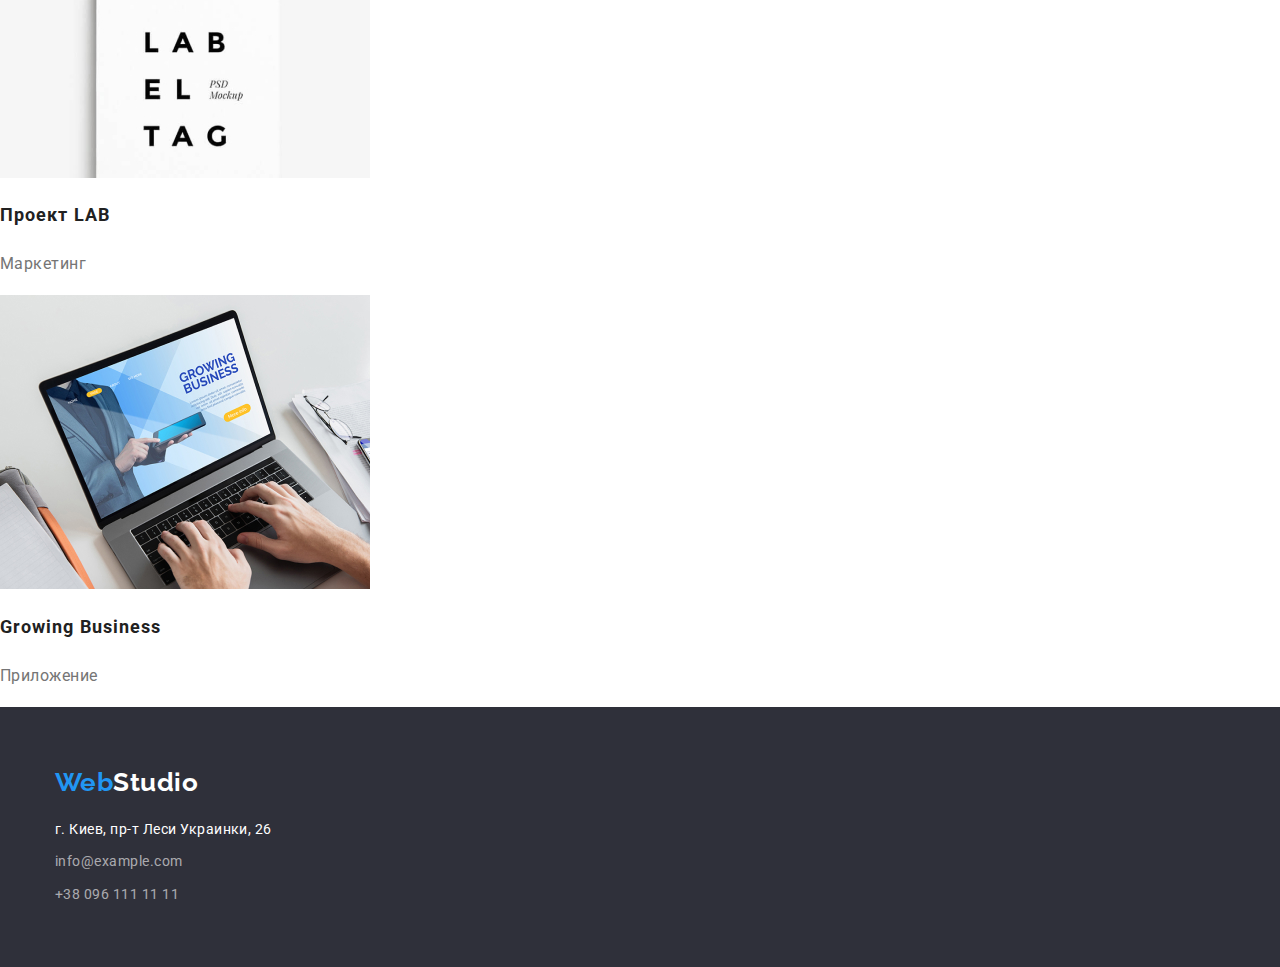
==== commit 0ad3d94b: "добавлена геометрия главной страницы и футера" ====
--- a/portfolio.html
+++ b/portfolio.html
@@ -207,19 +207,26 @@
     <!-- ========== FOOTER ========== -->
 
     <footer class="footer">
-      <a class="footer-logo" href="index.html"
-        ><span class="logo-segment">Web</span>Studio</a
-      >
-      <address class="footer-address">
-        <p class="footer-address-text">г. Киев, пр-т Леси Украинки, 26</p>
-        <a class="footer-address-link" href="mailto:info@example.com"
-          >info@example.com</a
+      <div class="container">
+        <a class="footer-logo" href="index.html"
+          ><span class="logo-segment">Web</span>Studio</a
         >
-        <br />
-        <a class="footer-address-link" href="tel:+380961111111"
-          >+38 096 111 11 11</a
-        >
-      </address>
+        <address class="footer-address">
+          <p class="footer-address-text">г. Киев, пр-т Леси Украинки, 26</p>
+          <ul>
+            <li>
+              <a class="footer-address-link" href="mailto:info@example.com"
+                >info@example.com</a
+              >
+            </li>
+            <li>
+              <a class="footer-address-link" href="tel:+380961111111"
+                >+38 096 111 11 11</a
+              >
+            </li>
+          </ul>
+        </address>
+      </div>
     </footer>
   </body>
 </html>
--- a/css/style.css
+++ b/css/style.css
@@ -72,6 +72,7 @@
 .navigation {
   display: flex;
   align-items: center;
+  margin-right: auto;
 }
 .logo {
   margin-right: 93px;
@@ -130,6 +131,7 @@
 }
 .hero-title {
   margin: 0 0 30px;
+
   font-weight: 900;
   font-size: 44px;
   line-height: 1.36;
@@ -138,14 +140,15 @@
   color: var(--white-text-color);
 }
 .hero-button {
+  min-width: 200px;
+  padding: 10px 32px;
+
   font-weight: 700;
   font-size: 16px;
   line-height: 1.87;
   letter-spacing: 0.06em;
   background-color: var(--accent-color);
   color: var(--white-text-color);
-  min-width: 200px;
-  padding: 10px 32px;
 }
 /* ========== END HERO ========== */
 
@@ -154,12 +157,20 @@
   padding-top: 94px;
   padding-bottom: 94px;
 }
+/* .features-container {
+  justify-content: space-between;
+} */
 .features-list {
+  display: flex;
   margin-bottom: 94px;
+}
+.features-list-item + .features-list-item {
+  margin-left: 30px;
 }
 .features-list-title {
   margin-top: 0;
   margin-bottom: 10px;
+
   font-weight: 700;
   font-size: 14px;
   line-height: 1.14;
@@ -168,24 +179,31 @@
 }
 .features-list-text {
   margin: 0;
+
   font-size: 14px;
   line-height: 1.71;
   color: var(--primary-text-color);
 }
 
 /* ========== SERVICES ========== */
-
 .services-title,
 .team-title {
   margin-top: 0;
   margin-bottom: 50px;
+
   font-weight: 700;
   font-size: 36px;
   line-height: 1.16;
   text-align: center;
   color: var(--title-text-color);
 }
-
+.services-list {
+  display: flex;
+  justify-content: space-between;
+}
+.services-img {
+  display: block;
+}
 /* ========== END FEATURES ========== */
 
 /* ========== TEAM ========== */
@@ -202,6 +220,13 @@
   text-align: center;
   color: var(--title-text-color);
 }
+.team-list {
+  display: flex;
+  justify-content: space-between;
+}
+.team-list-item {
+  background-color: var(--primary-background-color);
+}
 .team-profession {
   font-weight: 400;
   color: var(--primary-text-color);
@@ -213,7 +238,14 @@
 .footer {
   background-color: var(--footer-background-color);
 }
+.footer .container {
+  padding-top: 60px;
+  padding-bottom: 60px;
+}
 .footer-logo {
+  display: inline-block;
+  margin-bottom: 20px;
+
   font-family: 'Raleway', sans-serif;
   font-weight: 700;
   font-size: 26px;
@@ -227,7 +259,12 @@
   line-height: 1.71;
   color: var(--primary-background-color);
 }
+.footer-address-text {
+  margin: 0;
+}
 .footer-address-link {
+  display: inline-block;
+  margin-top: 9px;
   color: rgba(255, 255, 255, 0.6);
 }
 
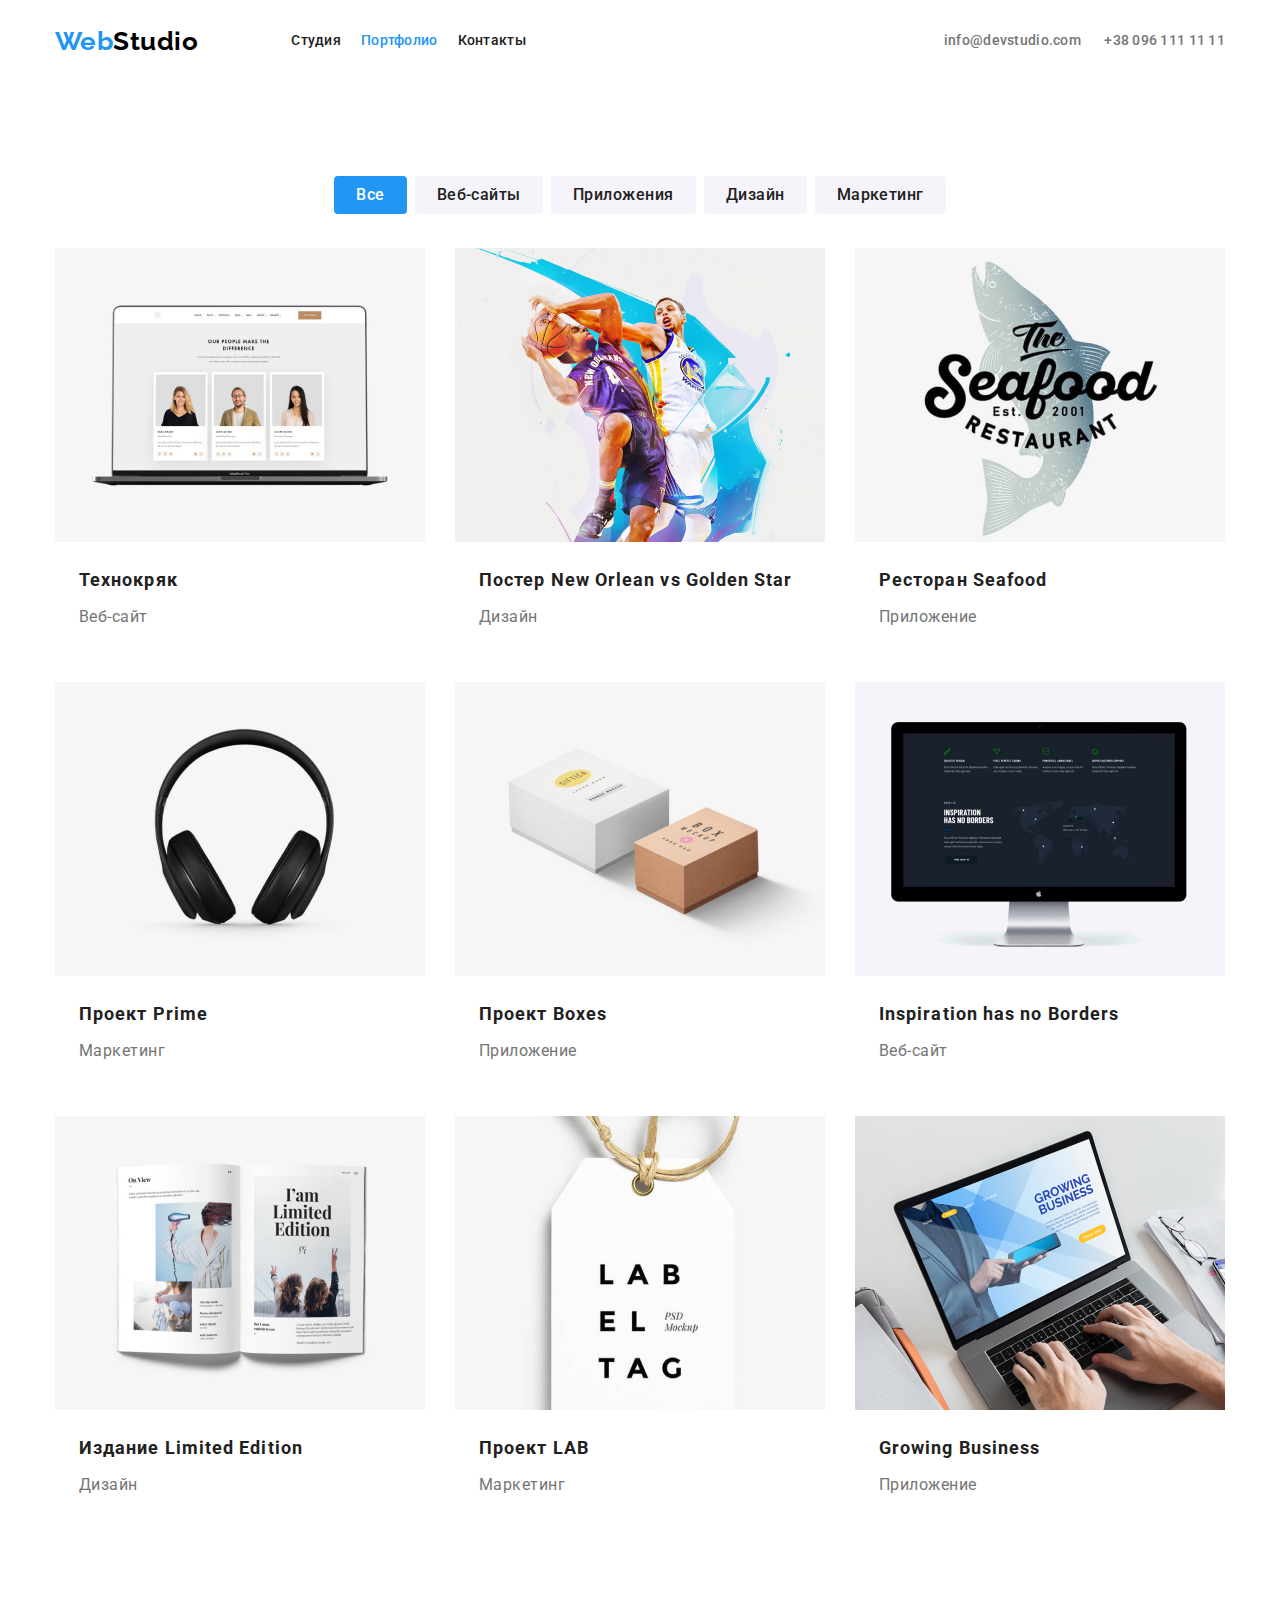
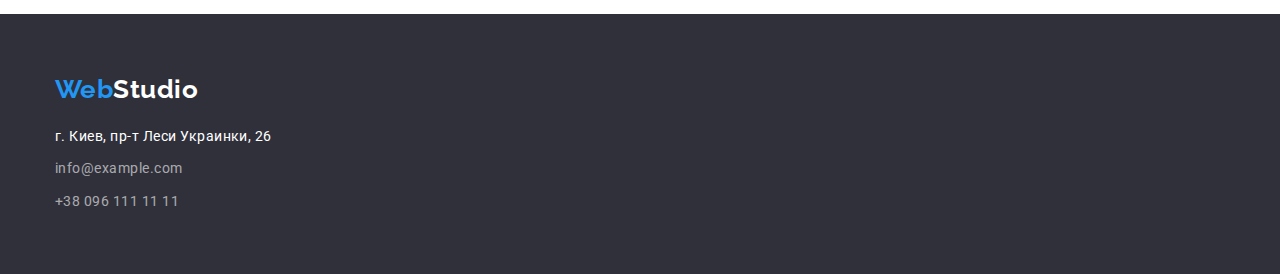
==== commit 7a303078: "Добавлена разметка портфолио" ====
--- a/portfolio.html
+++ b/portfolio.html
@@ -58,149 +58,169 @@
 
         <!-- ========== NAVIGATION ========== -->
 
-        <ul class="portfolio-nav">
-          <li>
-            <button class="portfolio-nav-button current" type="button">
-              Все
-            </button>
-          </li>
-          <li>
-            <button class="portfolio-nav-button" type="button">
-              Веб-сайты
-            </button>
-          </li>
-          <li>
-            <button class="portfolio-nav-button" type="button">
-              Приложения
-            </button>
-          </li>
-          <li>
-            <button class="portfolio-nav-button" type="button">Дизайн</button>
-          </li>
-          <li>
-            <button class="portfolio-nav-button" type="button">
-              Маркетинг
-            </button>
-          </li>
-        </ul>
-
-        <!-- ========== PORTFOLIO MAIN LIST ========== -->
-
-        <ul class="portfolio-main">
-          <li class="portfolio-main-item">
-            <img
-              class="portfolio-main-img"
-              src="images/portfolio/img.jpg"
-              alt=""
-              width="370"
-              height="294"
-            />
-            <h2 class="portfolio-main-title">Технокряк</h2>
-            <p class="portfolio-main-text">Веб-сайт</p>
-          </li>
-          <li class="portfolio-main-item">
-            <img
-              class="portfolio-main-img"
-              src="images/portfolio/img-1.jpg"
-              alt=""
-              width="370"
-              height="294"
-            />
-            <h2 class="portfolio-main-title" lang="en">
-              Постер <span lang="en">New Orlean vs Golden Star</span>
-            </h2>
-            <p class="portfolio-main-text">Дизайн</p>
-          </li>
-          <li class="portfolio-main-item">
-            <img
-              class="portfolio-main-img"
-              src="images/portfolio/img-2.jpg"
-              alt=""
-              width="370"
-              height="294"
-            />
-            <h2 class="portfolio-main-title">
-              Ресторан <span lang="en">Seafood</span>
-            </h2>
-            <p class="portfolio-main-text">Приложение</p>
-          </li>
-          <li class="portfolio-main-item">
-            <img
-              class="portfolio-main-img"
-              src="images/portfolio/img-3.jpg"
-              alt=""
-              width="370"
-              height="294"
-            />
-            <h2 class="portfolio-main-title">
-              Проект <span lang="en">Prime</span>
-            </h2>
-            <p class="portfolio-main-text">Маркетинг</p>
-          </li>
-          <li class="portfolio-main-item">
-            <img
-              class="portfolio-main-img"
-              src="images/portfolio/img-4.jpg"
-              alt=""
-              width="370"
-              height="294"
-            />
-            <h2 class="portfolio-main-title">
-              Проект <span lang="en">Boxes</span>
-            </h2>
-            <p class="portfolio-main-text">Приложение</p>
-          </li>
-          <li class="portfolio-main-item">
-            <img
-              class="portfolio-main-img"
-              src="images/portfolio/img-5.jpg"
-              alt=""
-              width="370"
-              height="294"
-            />
-            <h2 class="portfolio-main-title" lang="en">
-              Inspiration has no Borders
-            </h2>
-            <p class="portfolio-main-text">Веб-сайт</p>
-          </li>
-          <li class="portfolio-main-item">
-            <img
-              class="portfolio-main-img"
-              src="images/portfolio/img-6.jpg"
-              alt=""
-              width="370"
-              height="294"
-            />
-            <h2 class="portfolio-main-title">
-              Издание <span lang="en">Limited Edition</span>
-            </h2>
-            <p class="portfolio-main-text">Дизайн</p>
-          </li>
-          <li class="portfolio-main-item">
-            <img
-              class="portfolio-main-img"
-              src="images/portfolio/img-7.jpg"
-              alt=""
-              width="370"
-              height="294"
-            />
-            <h2 class="portfolio-main-title">
-              Проект <span lang="en">LAB</span>
-            </h2>
-            <p class="portfolio-main-text">Маркетинг</p>
-          </li>
-          <li class="portfolio-main-item">
-            <img
-              class="portfolio-main-img"
-              src="images/portfolio/img-8.jpg"
-              alt=""
-              width="370"
-              height="294"
-            />
-            <h2 class="portfolio-main-title" lang="en">Growing Business</h2>
-            <p class="portfolio-main-text">Приложение</p>
-          </li>
-        </ul>
+        <div class="container">
+          <ul class="portfolio-nav-list">
+            <li class="portfolio-nav-item">
+              <button class="portfolio-nav-button current" type="button">
+                Все
+              </button>
+            </li>
+            <li class="portfolio-nav-item">
+              <button class="portfolio-nav-button" type="button">
+                Веб-сайты
+              </button>
+            </li>
+            <li class="portfolio-nav-item">
+              <button class="portfolio-nav-button" type="button">
+                Приложения
+              </button>
+            </li>
+            <li class="portfolio-nav-item">
+              <button class="portfolio-nav-button" type="button">Дизайн</button>
+            </li>
+            <li class="portfolio-nav-item">
+              <button class="portfolio-nav-button" type="button">
+                Маркетинг
+              </button>
+            </li>
+          </ul>
+
+          <!-- ========== PORTFOLIO CARDS ========== -->
+
+          <ul class="portfolio-cards">
+            <li class="portfolio-card-item">
+              <a class="portfolio-card-link" href="#">
+                <img
+                  class="portfolio-card-img"
+                  src="images/portfolio/img.jpg"
+                  alt=""
+                  width="370"
+                  height="294"
+                />
+                <h2 class="portfolio-card-title">Технокряк</h2>
+                <p class="portfolio-card-text">Веб-сайт</p>
+              </a>
+            </li>
+            <li class="portfolio-card-item">
+              <a class="portfolio-card-link" href="#">
+                <img
+                  class="portfolio-card-img"
+                  src="images/portfolio/img-1.jpg"
+                  alt=""
+                  width="370"
+                  height="294"
+                />
+                <h2 class="portfolio-card-title" lang="en">
+                  Постер <span lang="en">New Orlean vs Golden Star</span>
+                </h2>
+                <p class="portfolio-card-text">Дизайн</p>
+              </a>
+            </li>
+            <li class="portfolio-card-item">
+              <a class="portfolio-card-link" href="#">
+                <img
+                  class="portfolio-card-img"
+                  src="images/portfolio/img-2.jpg"
+                  alt=""
+                  width="370"
+                  height="294"
+                />
+                <h2 class="portfolio-card-title">
+                  Ресторан <span lang="en">Seafood</span>
+                </h2>
+                <p class="portfolio-card-text">Приложение</p>
+              </a>
+            </li>
+            <li class="portfolio-card-item">
+              <a class="portfolio-card-link" href="#">
+                <img
+                  class="portfolio-card-img"
+                  src="images/portfolio/img-3.jpg"
+                  alt=""
+                  width="370"
+                  height="294"
+                />
+                <h2 class="portfolio-card-title">
+                  Проект <span lang="en">Prime</span>
+                </h2>
+                <p class="portfolio-card-text">Маркетинг</p>
+              </a>
+            </li>
+            <li class="portfolio-card-item">
+              <a class="portfolio-card-link" href="#">
+                <img
+                  class="portfolio-card-img"
+                  src="images/portfolio/img-4.jpg"
+                  alt=""
+                  width="370"
+                  height="294"
+                />
+                <h2 class="portfolio-card-title">
+                  Проект <span lang="en">Boxes</span>
+                </h2>
+                <p class="portfolio-card-text">Приложение</p>
+              </a>
+            </li>
+            <li class="portfolio-card-item">
+              <a class="portfolio-card-link" href="#">
+                <img
+                  class="portfolio-card-img"
+                  src="images/portfolio/img-5.jpg"
+                  alt=""
+                  width="370"
+                  height="294"
+                />
+                <h2 class="portfolio-card-title" lang="en">
+                  Inspiration has no Borders
+                </h2>
+                <p class="portfolio-card-text">Веб-сайт</p>
+              </a>
+            </li>
+            <li class="portfolio-card-item">
+              <a class="portfolio-card-link" href="#">
+                <img
+                  class="portfolio-card-img"
+                  src="images/portfolio/img-6.jpg"
+                  alt=""
+                  width="370"
+                  height="294"
+                />
+                <h2 class="portfolio-card-title">
+                  Издание <span lang="en">Limited Edition</span>
+                </h2>
+                <p class="portfolio-card-text">Дизайн</p>
+              </a>
+            </li>
+            <li class="portfolio-card-item">
+              <a class="portfolio-card-link" href="#">
+                <img
+                  class="portfolio-card-img"
+                  src="images/portfolio/img-7.jpg"
+                  alt=""
+                  width="370"
+                  height="294"
+                />
+                <h2 class="portfolio-card-title">
+                  Проект <span lang="en">LAB</span>
+                </h2>
+                <p class="portfolio-card-text">Маркетинг</p>
+              </a>
+            </li>
+            <li class="portfolio-card-item">
+              <a class="portfolio-card-link" href="#">
+                <img
+                  class="portfolio-card-img"
+                  src="images/portfolio/img-8.jpg"
+                  alt=""
+                  width="370"
+                  height="294"
+                />
+                <h2 class="portfolio-card-title" lang="en">Growing Business</h2>
+                <p class="portfolio-card-text">Приложение</p>
+              </a>
+            </li>
+          </ul>
+        </div>
       </section>
     </main>
 
--- a/css/style.css
+++ b/css/style.css
@@ -34,6 +34,7 @@
   overflow: hidden;
 }
 .container {
+  /* outline: 2px solid red; */
   width: 1200px;
   margin: 0 auto;
   padding: 0 15px;
@@ -55,9 +56,10 @@
   text-decoration: none;
 }
 ul {
-  list-style: none;
   padding: 0;
   margin: 0;
+
+  list-style: none;
 }
 /* ========== END BODY ========== */
 
@@ -67,7 +69,8 @@
 }
 .header .container {
   display: flex;
-  justify-content: space-around;
+  align-items: center;
+  /* justify-content: space-around; */
 }
 .navigation {
   display: flex;
@@ -76,6 +79,7 @@
 }
 .logo {
   margin-right: 93px;
+
   font-family: 'Raleway', sans-serif;
   font-weight: 700;
   font-size: 26px;
@@ -93,14 +97,11 @@
 .header-address-link + .header-address-link {
   margin-left: 20px;
 }
-.header-address {
-  align-items: center;
-}
 .navigation-link,
 .header-address-link {
   display: inline-block;
-  padding-top: 15px;
-  padding-bottom: 15px;
+  padding-top: 33px;
+  padding-bottom: 33px;
 }
 .navigation-link,
 .header-address {
@@ -142,6 +143,8 @@
 .hero-button {
   min-width: 200px;
   padding: 10px 32px;
+  border: none;
+  border-radius: 4px;
 
   font-weight: 700;
   font-size: 16px;
@@ -164,6 +167,9 @@
   display: flex;
   margin-bottom: 94px;
 }
+.features-list-item {
+  width: 270px;
+}
 .features-list-item + .features-list-item {
   margin-left: 30px;
 }
@@ -201,16 +207,25 @@
   display: flex;
   justify-content: space-between;
 }
-.services-img {
+.services-img,
+.team-img {
   display: block;
 }
 /* ========== END FEATURES ========== */
 
 /* ========== TEAM ========== */
 .team {
-  background-color: var(--secondary-background-color);
   padding-top: 94px;
   padding-bottom: 94px;
+
+  background-color: var(--secondary-background-color);
+}
+.team-list {
+  display: flex;
+  justify-content: space-between;
+}
+.team-list-item {
+  background-color: var(--primary-background-color);
 }
 .team-name-title,
 .team-profession {
@@ -220,14 +235,13 @@
   text-align: center;
   color: var(--title-text-color);
 }
-.team-list {
-  display: flex;
-  justify-content: space-between;
-}
-.team-list-item {
-  background-color: var(--primary-background-color);
+.team-name-title {
+  margin-top: 30px;
+  margin-bottom: 10px;
 }
 .team-profession {
+  margin-top: 0;
+  margin-bottom: 30px;
   font-weight: 400;
   color: var(--primary-text-color);
 }
@@ -265,13 +279,32 @@
 .footer-address-link {
   display: inline-block;
   margin-top: 9px;
+
   color: rgba(255, 255, 255, 0.6);
 }
 
 /* ========== END FOOTER ========== */
 
 /* ********** PORTFOLIO ********** */
+.portfolio .container {
+  padding-top: 94px;
+  padding-bottom: 94px;
+}
+.portfolio-nav-list {
+  display: flex;
+  justify-content: center;
+  margin-bottom: 34px;
+}
+.portfolio-nav-item {
+  border: none;
+}
+.portfolio-nav-item + .portfolio-nav-item {
+  margin-left: 8px;
+}
 .portfolio-nav-button {
+  padding: 6px 22px;
+  border: none;
+  border-radius: 4px;
   font-family: 'Roboto', sans-serif;
   font-style: normal;
   font-weight: 500;
@@ -288,14 +321,35 @@
   background-color: var(--accent-color);
   color: var(--white-text-color);
 }
-.portfolio-main-title {
+.portfolio-cards {
+  display: flex;
+  flex-wrap: wrap;
+  justify-content: space-between;
+}
+.portfolio-card-item:not(:nth-last-child(-n + 3)) {
+  margin-bottom: 30px;
+}
+.portfolio-card-img {
+  display: block;
+}
+.portfolio-card-title {
+  margin-top: 20px;
+  margin-bottom: 4px;
+  margin-left: 24px;
+  margin-right: 24px;
+
   font-weight: 700;
   font-size: 18px;
   line-height: 2;
   letter-spacing: 0.06em;
   color: var(--title-text-color);
 }
-.portfolio-main-text {
+.portfolio-card-text {
+  margin-top: 0;
+  margin-bottom: 20px;
+  margin-left: 24px;
+  margin-right: 24px;
+
   font-size: 16px;
   line-height: 1.87;
   color: var(--primary-text-color);
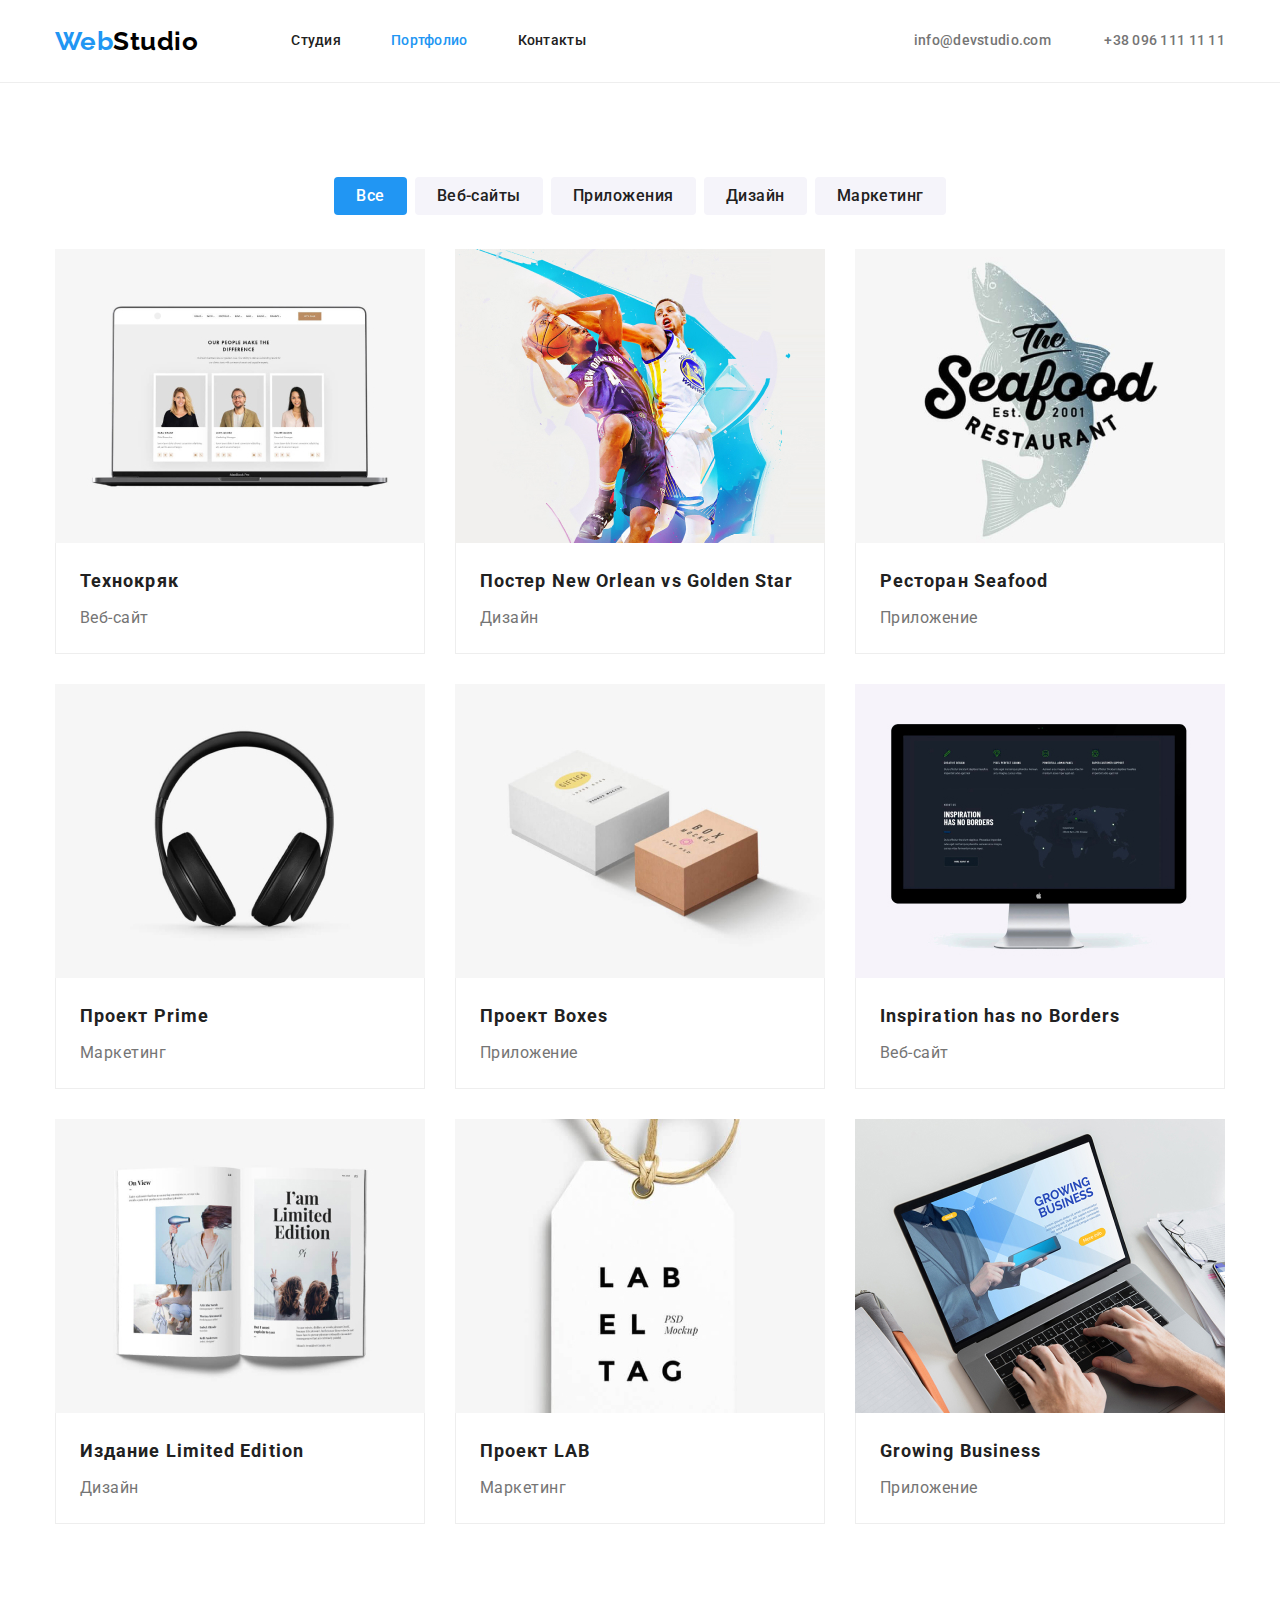
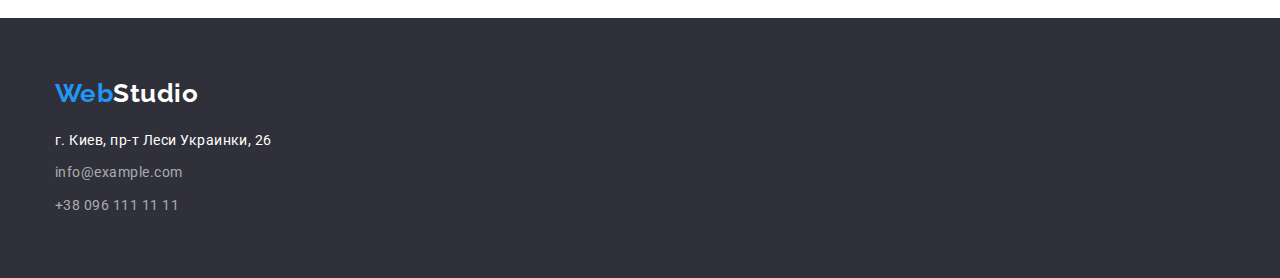
==== commit 3e4ea0f2: "Исправлены ошибки" ====
--- a/portfolio.html
+++ b/portfolio.html
@@ -97,8 +97,10 @@
                   width="370"
                   height="294"
                 />
-                <h2 class="portfolio-card-title">Технокряк</h2>
-                <p class="portfolio-card-text">Веб-сайт</p>
+                <div class="card-title-container">
+                  <h2 class="portfolio-card-title">Технокряк</h2>
+                  <p class="portfolio-card-text">Веб-сайт</p>
+                </div>
               </a>
             </li>
             <li class="portfolio-card-item">
@@ -110,10 +112,12 @@
                   width="370"
                   height="294"
                 />
-                <h2 class="portfolio-card-title" lang="en">
-                  Постер <span lang="en">New Orlean vs Golden Star</span>
-                </h2>
-                <p class="portfolio-card-text">Дизайн</p>
+                <div class="card-title-container">
+                  <h2 class="portfolio-card-title" lang="en">
+                    Постер <span lang="en">New Orlean vs Golden Star</span>
+                  </h2>
+                  <p class="portfolio-card-text">Дизайн</p>
+                </div>
               </a>
             </li>
             <li class="portfolio-card-item">
@@ -125,10 +129,12 @@
                   width="370"
                   height="294"
                 />
-                <h2 class="portfolio-card-title">
-                  Ресторан <span lang="en">Seafood</span>
-                </h2>
-                <p class="portfolio-card-text">Приложение</p>
+                <div class="card-title-container">
+                  <h2 class="portfolio-card-title">
+                    Ресторан <span lang="en">Seafood</span>
+                  </h2>
+                  <p class="portfolio-card-text">Приложение</p>
+                </div>
               </a>
             </li>
             <li class="portfolio-card-item">
@@ -140,10 +146,12 @@
                   width="370"
                   height="294"
                 />
-                <h2 class="portfolio-card-title">
-                  Проект <span lang="en">Prime</span>
-                </h2>
-                <p class="portfolio-card-text">Маркетинг</p>
+                <div class="card-title-container">
+                  <h2 class="portfolio-card-title">
+                    Проект <span lang="en">Prime</span>
+                  </h2>
+                  <p class="portfolio-card-text">Маркетинг</p>
+                </div>
               </a>
             </li>
             <li class="portfolio-card-item">
@@ -155,10 +163,12 @@
                   width="370"
                   height="294"
                 />
-                <h2 class="portfolio-card-title">
-                  Проект <span lang="en">Boxes</span>
-                </h2>
-                <p class="portfolio-card-text">Приложение</p>
+                <div class="card-title-container">
+                  <h2 class="portfolio-card-title">
+                    Проект <span lang="en">Boxes</span>
+                  </h2>
+                  <p class="portfolio-card-text">Приложение</p>
+                </div>
               </a>
             </li>
             <li class="portfolio-card-item">
@@ -170,10 +180,12 @@
                   width="370"
                   height="294"
                 />
-                <h2 class="portfolio-card-title" lang="en">
-                  Inspiration has no Borders
-                </h2>
-                <p class="portfolio-card-text">Веб-сайт</p>
+                <div class="card-title-container">
+                  <h2 class="portfolio-card-title" lang="en">
+                    Inspiration has no Borders
+                  </h2>
+                  <p class="portfolio-card-text">Веб-сайт</p>
+                </div>
               </a>
             </li>
             <li class="portfolio-card-item">
@@ -185,10 +197,12 @@
                   width="370"
                   height="294"
                 />
-                <h2 class="portfolio-card-title">
-                  Издание <span lang="en">Limited Edition</span>
-                </h2>
-                <p class="portfolio-card-text">Дизайн</p>
+                <div class="card-title-container">
+                  <h2 class="portfolio-card-title">
+                    Издание <span lang="en">Limited Edition</span>
+                  </h2>
+                  <p class="portfolio-card-text">Дизайн</p>
+                </div>
               </a>
             </li>
             <li class="portfolio-card-item">
@@ -200,10 +214,12 @@
                   width="370"
                   height="294"
                 />
-                <h2 class="portfolio-card-title">
-                  Проект <span lang="en">LAB</span>
-                </h2>
-                <p class="portfolio-card-text">Маркетинг</p>
+                <div class="card-title-container">
+                  <h2 class="portfolio-card-title">
+                    Проект <span lang="en">LAB</span>
+                  </h2>
+                  <p class="portfolio-card-text">Маркетинг</p>
+                </div>
               </a>
             </li>
             <li class="portfolio-card-item">
@@ -215,8 +231,12 @@
                   width="370"
                   height="294"
                 />
-                <h2 class="portfolio-card-title" lang="en">Growing Business</h2>
-                <p class="portfolio-card-text">Приложение</p>
+                <div class="card-title-container">
+                  <h2 class="portfolio-card-title" lang="en">
+                    Growing Business
+                  </h2>
+                  <p class="portfolio-card-text">Приложение</p>
+                </div>
               </a>
             </li>
           </ul>
--- a/css/style.css
+++ b/css/style.css
@@ -18,9 +18,12 @@
   --footer-background-color: #2f303a;
   --primary-background-color: #ffffff;
   --secondary-background-color: #f5f4fa;
-}
-
+  --border-primary-color: #eeeeee;
+}
 /* ========== UTILITIES========== */
+/* * {
+    outline: 1px solid red;
+  } */
 .visually-hidden {
   position: absolute;
   width: 1px;
@@ -34,15 +37,10 @@
   overflow: hidden;
 }
 .container {
-  /* outline: 2px solid red; */
   width: 1200px;
   margin: 0 auto;
   padding: 0 15px;
 }
-/* .no-padding {
-  padding-top: 0;
-  padding-bottom: 0;
-} */
 /* ========== END UTILITIES ========== */
 
 /* ========== BODY ========== */
@@ -61,11 +59,22 @@
 
   list-style: none;
 }
+h1,
+h2,
+h3,
+h4,
+h5,
+h6,
+p {
+  padding: 0;
+  margin: 0;
+}
 /* ========== END BODY ========== */
 
 /* ========== HEADER ========== */
 .header {
   background-color: var(--primary-background-color);
+  border-bottom: 1px solid var(--border-primary-color);
 }
 .header .container {
   display: flex;
@@ -95,7 +104,7 @@
 }
 .navigation-list-item + .navigation-list-item,
 .header-address-link + .header-address-link {
-  margin-left: 20px;
+  margin-left: 50px;
 }
 .navigation-link,
 .header-address-link {
@@ -125,13 +134,22 @@
 
 /* ========== HERO ========== */
 .hero {
+  padding-top: 200px;
+  padding-bottom: 200px;
+  min-height: 600px;
+}
+.hero {
   text-align: center;
 }
-.hero > .container {
+.hero {
   background-color: var(--hero-background-color);
 }
 .hero-title {
-  margin: 0 0 30px;
+  width: 696px;
+  margin-top: 0;
+  margin-right: auto;
+  margin-bottom: 30px;
+  margin-left: auto;
 
   font-weight: 900;
   font-size: 44px;
@@ -165,7 +183,6 @@
 } */
 .features-list {
   display: flex;
-  margin-bottom: 94px;
 }
 .features-list-item {
   width: 270px;
@@ -190,8 +207,12 @@
   line-height: 1.71;
   color: var(--primary-text-color);
 }
+/* ========== END FEATURES ========== */
 
 /* ========== SERVICES ========== */
+.services {
+  padding-bottom: 94px;
+}
 .services-title,
 .team-title {
   margin-top: 0;
@@ -211,7 +232,7 @@
 .team-img {
   display: block;
 }
-/* ========== END FEATURES ========== */
+/* ========== END SERVICES ========== */
 
 /* ========== TEAM ========== */
 .team {
@@ -225,6 +246,8 @@
   justify-content: space-between;
 }
 .team-list-item {
+  border-bottom-left-radius: 4px;
+  border-bottom-right-radius: 4px;
   background-color: var(--primary-background-color);
 }
 .team-name-title,
@@ -251,8 +274,6 @@
 /* ========== FOOTER ========== */
 .footer {
   background-color: var(--footer-background-color);
-}
-.footer .container {
   padding-top: 60px;
   padding-bottom: 60px;
 }
@@ -302,9 +323,13 @@
   margin-left: 8px;
 }
 .portfolio-nav-button {
-  padding: 6px 22px;
+  padding-top: 6px;
+  padding-right: 22px;
+  padding-bottom: 6px;
+  padding-left: 22px;
   border: none;
   border-radius: 4px;
+
   font-family: 'Roboto', sans-serif;
   font-style: normal;
   font-weight: 500;
@@ -332,11 +357,17 @@
 .portfolio-card-img {
   display: block;
 }
+.card-title-container {
+  padding-top: 20px;
+  padding-right: 24px;
+  padding-bottom: 20px;
+  padding-left: 24px;
+  border-left: 1px solid var(--border-primary-color);
+  border-right: 1px solid var(--border-primary-color);
+  border-bottom: 1px solid var(--border-primary-color);
+}
 .portfolio-card-title {
-  margin-top: 20px;
   margin-bottom: 4px;
-  margin-left: 24px;
-  margin-right: 24px;
 
   font-weight: 700;
   font-size: 18px;
@@ -345,11 +376,6 @@
   color: var(--title-text-color);
 }
 .portfolio-card-text {
-  margin-top: 0;
-  margin-bottom: 20px;
-  margin-left: 24px;
-  margin-right: 24px;
-
   font-size: 16px;
   line-height: 1.87;
   color: var(--primary-text-color);
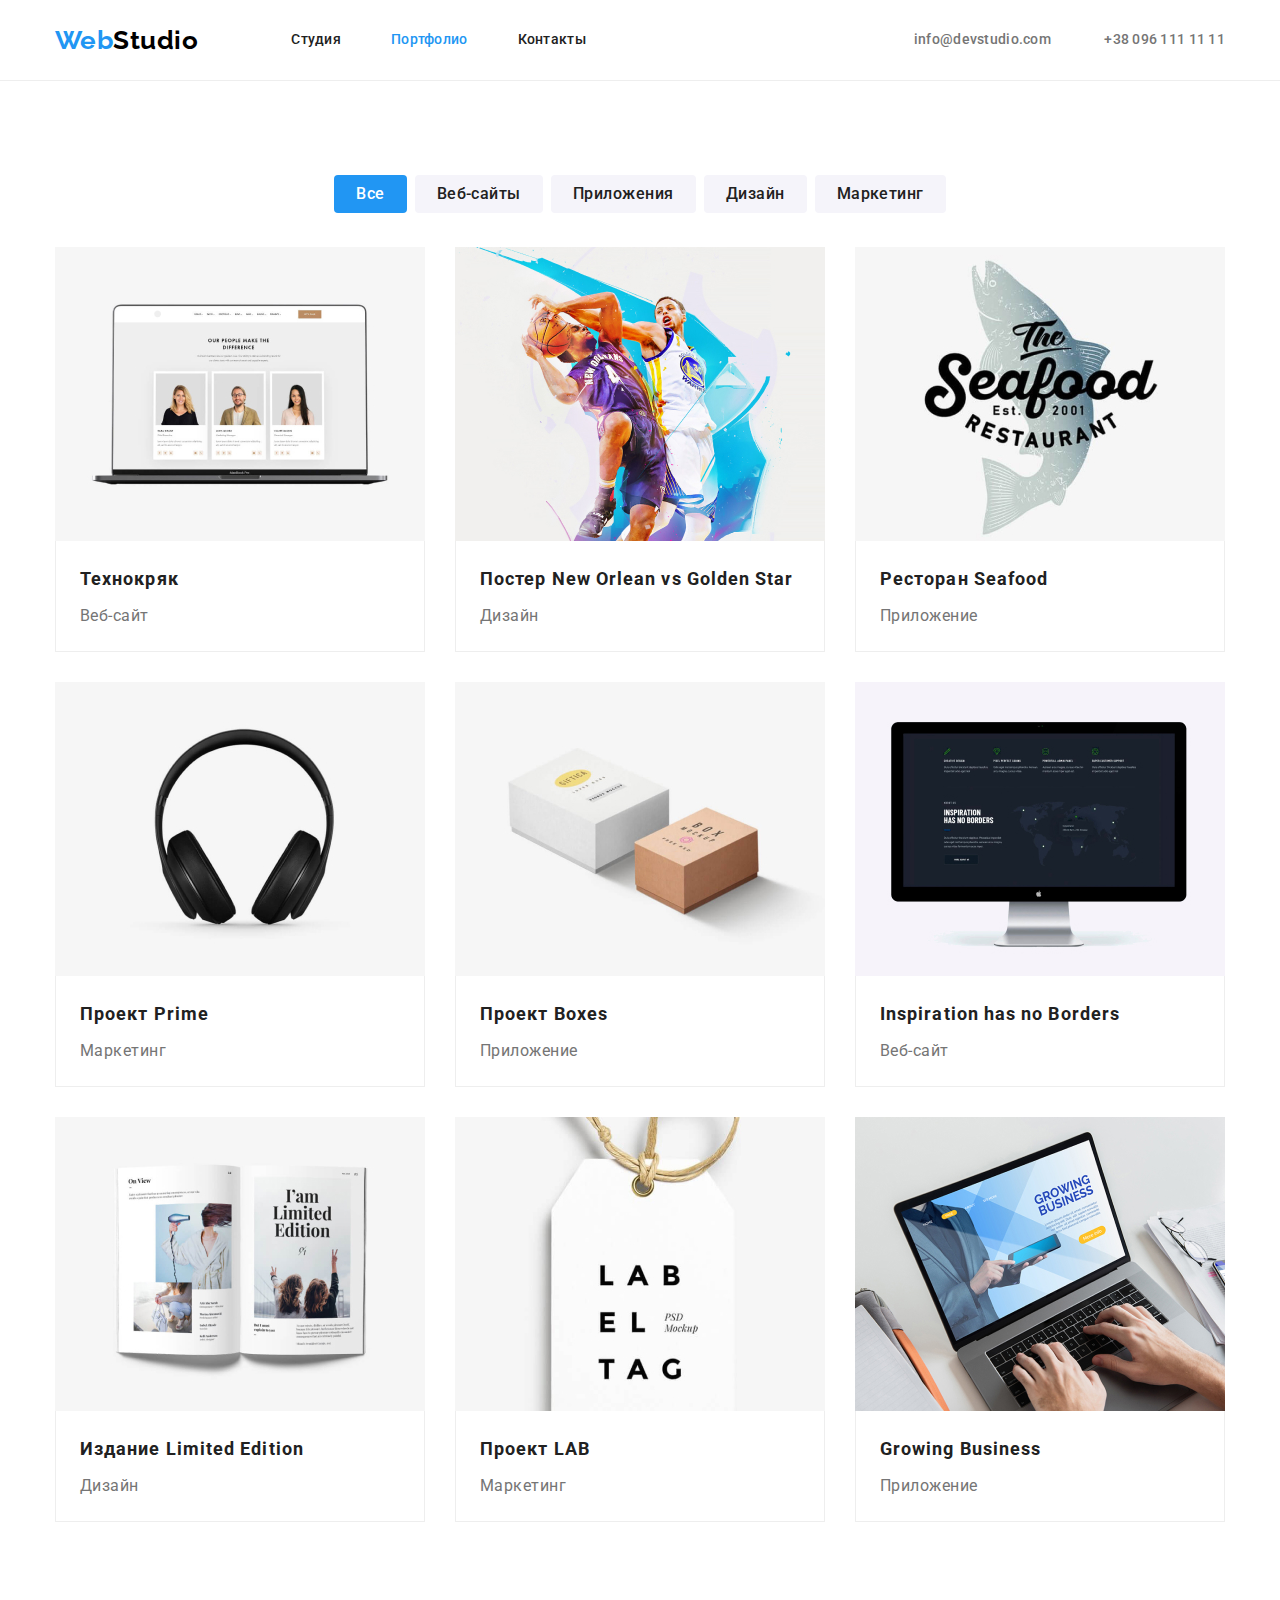
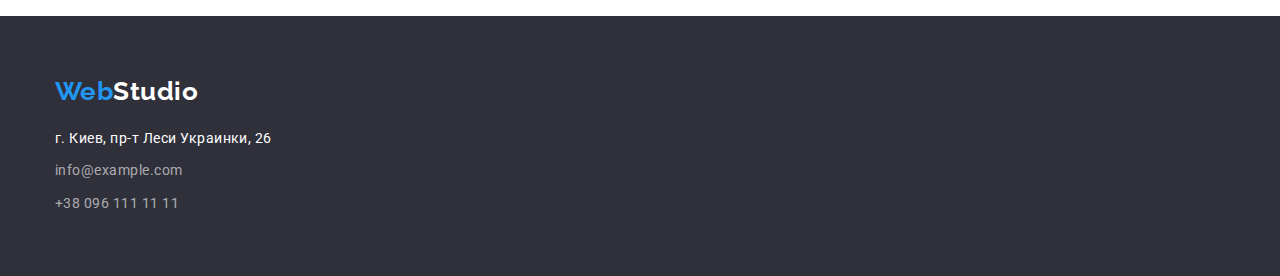
==== commit 71b96894: "Правки логотипа хедер/футер" ====
--- a/portfolio.html
+++ b/portfolio.html
@@ -248,7 +248,7 @@
 
     <footer class="footer">
       <div class="container">
-        <a class="footer-logo" href="index.html"
+        <a class="logo" href="index.html"
           ><span class="logo-segment">Web</span>Studio</a
         >
         <address class="footer-address">
--- a/css/style.css
+++ b/css/style.css
@@ -1,14 +1,6 @@
-/* Палитра:
-
-primary-text-color: #757575
-title-text-color: #212121
-accent-color: #2196F3
-white-text-color: #ffffff
-hero-background-color: #2F303A
-section-background-color: #F5F4FA
-primary-background-color:#ffffff
-
-*/
+/* * {
+  outline: 1px solid red;
+} */
 :root {
   --title-text-color: #212121;
   --primary-text-color: #757575;
@@ -18,12 +10,9 @@
   --footer-background-color: #2f303a;
   --primary-background-color: #ffffff;
   --secondary-background-color: #f5f4fa;
-  --border-primary-color: #eeeeee;
+  --border-color: #eeeeee;
 }
 /* ========== UTILITIES========== */
-/* * {
-    outline: 1px solid red;
-  } */
 .visually-hidden {
   position: absolute;
   width: 1px;
@@ -66,33 +55,34 @@
 h5,
 h6,
 p {
-  padding: 0;
   margin: 0;
+}
+img {
+  display: block;
 }
 /* ========== END BODY ========== */
 
 /* ========== HEADER ========== */
 .header {
   background-color: var(--primary-background-color);
-  border-bottom: 1px solid var(--border-primary-color);
+  border-bottom: 1px solid var(--border-color);
 }
 .header .container {
   display: flex;
   align-items: center;
-  /* justify-content: space-around; */
 }
 .navigation {
   display: flex;
   align-items: center;
-  margin-right: auto;
 }
 .logo {
-  margin-right: 93px;
-
   font-family: 'Raleway', sans-serif;
   font-weight: 700;
   font-size: 26px;
   line-height: 1.19;
+}
+.header .logo {
+  margin-right: 93px;
   color: #000;
 }
 .logo-segment,
@@ -109,11 +99,13 @@
 .navigation-link,
 .header-address-link {
   display: inline-block;
-  padding-top: 33px;
-  padding-bottom: 33px;
+  padding-top: 32px;
+  padding-bottom: 32px;
 }
 .navigation-link,
 .header-address {
+  margin-left: auto;
+
   font-weight: 500;
   font-size: 14px;
   line-height: 1.14;
@@ -137,11 +129,8 @@
   padding-top: 200px;
   padding-bottom: 200px;
   min-height: 600px;
-}
-.hero {
+
   text-align: center;
-}
-.hero {
   background-color: var(--hero-background-color);
 }
 .hero-title {
@@ -160,9 +149,11 @@
 }
 .hero-button {
   min-width: 200px;
+  min-height: 50px;
   padding: 10px 32px;
   border: none;
   border-radius: 4px;
+  outline: none;
 
   font-weight: 700;
   font-size: 16px;
@@ -170,6 +161,7 @@
   letter-spacing: 0.06em;
   background-color: var(--accent-color);
   color: var(--white-text-color);
+  cursor: pointer;
 }
 /* ========== END HERO ========== */
 
@@ -227,10 +219,6 @@
 .services-list {
   display: flex;
   justify-content: space-between;
-}
-.services-img,
-.team-img {
-  display: block;
 }
 /* ========== END SERVICES ========== */
 
@@ -277,14 +265,10 @@
   padding-top: 60px;
   padding-bottom: 60px;
 }
-.footer-logo {
+.footer .logo {
   display: inline-block;
   margin-bottom: 20px;
 
-  font-family: 'Raleway', sans-serif;
-  font-weight: 700;
-  font-size: 26px;
-  line-height: 1.19;
   color: #fff;
 }
 .footer-address-text,
@@ -307,6 +291,7 @@
 /* ========== END FOOTER ========== */
 
 /* ********** PORTFOLIO ********** */
+
 .portfolio .container {
   padding-top: 94px;
   padding-bottom: 94px;
@@ -329,6 +314,7 @@
   padding-left: 22px;
   border: none;
   border-radius: 4px;
+  outline: none;
 
   font-family: 'Roboto', sans-serif;
   font-style: normal;
@@ -349,22 +335,25 @@
 .portfolio-cards {
   display: flex;
   flex-wrap: wrap;
-  justify-content: space-between;
+}
+.portfolio-card-item {
+  width: calc((100% - 2 * 30px) / 3);
+  margin-right: 30px;
+}
+.portfolio-card-item:nth-child(3n) {
+  margin-right: 0;
 }
 .portfolio-card-item:not(:nth-last-child(-n + 3)) {
   margin-bottom: 30px;
-}
-.portfolio-card-img {
-  display: block;
 }
 .card-title-container {
   padding-top: 20px;
   padding-right: 24px;
   padding-bottom: 20px;
   padding-left: 24px;
-  border-left: 1px solid var(--border-primary-color);
-  border-right: 1px solid var(--border-primary-color);
-  border-bottom: 1px solid var(--border-primary-color);
+  border-left: 1px solid var(--border-color);
+  border-right: 1px solid var(--border-color);
+  border-bottom: 1px solid var(--border-color);
 }
 .portfolio-card-title {
   margin-bottom: 4px;
@@ -380,3 +369,4 @@
   line-height: 1.87;
   color: var(--primary-text-color);
 }
+/* ********** END PORTFOLIO ********** */
